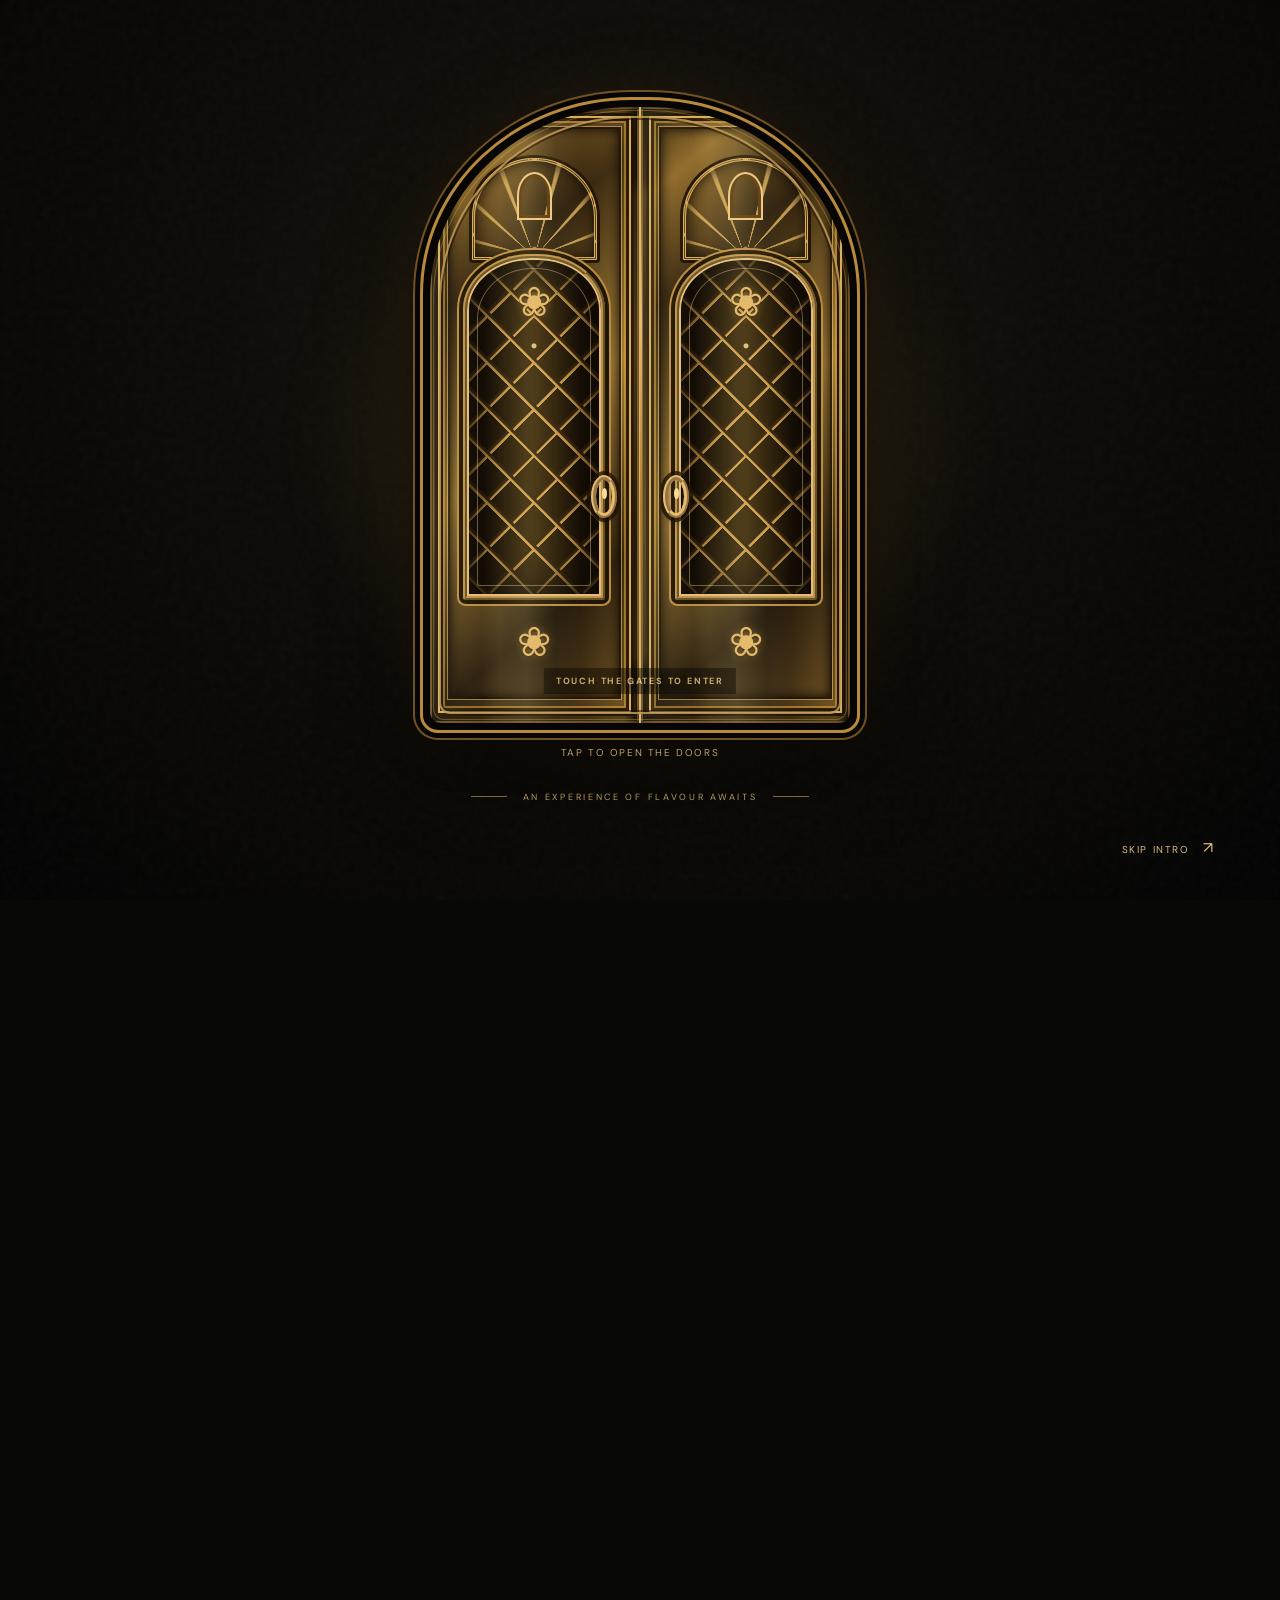
==== index-standalone.html @ 2f1601d2 "Add files via upload" ====
<!DOCTYPE html>
<html lang="en">
<head>
  <meta charset="UTF-8" />
  <meta name="viewport" content="width=device-width, initial-scale=1, viewport-fit=cover" />
  <meta name="theme-color" content="#080807" />
  <meta name="description" content="RASA — Indian Kitchen & Bar. Step into an intimate world of Indian flavours, warm hospitality and beautiful evenings." />
  <meta property="og:title" content="RASA | Indian Kitchen & Bar" />
  <meta property="og:description" content="A little India. A lot of soul." />
  <title>RASA — Indian Kitchen & Bar</title>
  <link rel="icon" href="[data-uri]" type="image/svg+xml" />
  <link rel="preconnect" href="https://fonts.googleapis.com" />
  <link rel="preconnect" href="https://fonts.gstatic.com" crossorigin />
  <link href="https://fonts.googleapis.com/css2?family=Cormorant+Garamond:wght@400;500;600;700&family=DM+Sans:wght@400;500;600;700&family=Forum&display=swap" rel="stylesheet" />
  <style>
/* ================================================================
   RASA | INDIAN KITCHEN & BAR
   Palette: ink #21150F | chocolate #392318 | brass #CDA35B
   Responsive, dependency-free CSS. Edit brand colours under :root.
   ================================================================ */
:root{
  --ink:#21150f;--ink-deep:#100b08;--brown:#3a2419;--brown-2:#513321;
  --gold:#cda35b;--gold-light:#e6c68b;--gold-muted:#a47b42;
  --cream:#f2e9d9;--cream-2:#e7d8c0;--muted:#c3aa8c;
  --serif:'Cormorant Garamond',Georgia,serif;--display:'Forum',Georgia,serif;
  --sans:'DM Sans',Arial,sans-serif;--max:1320px;
}
*,*::before,*::after{box-sizing:border-box}
html{scroll-behavior:smooth;scroll-padding-top:86px}
body{margin:0;min-width:320px;background:var(--ink);color:var(--cream);font-family:var(--sans);-webkit-font-smoothing:antialiased}
body.intro-active{overflow:hidden}
button,input,textarea,select{font:inherit}
button{cursor:pointer}
a{color:inherit;text-decoration:none}
img{display:block;max-width:100%}
::selection{background:var(--gold);color:var(--ink)}
:focus-visible{outline:2px solid var(--gold-light);outline-offset:5px}
.skip-link{position:fixed;top:-100px;left:12px;z-index:9999;background:var(--cream);color:var(--ink);padding:10px 20px}
.skip-link:focus{top:12px}

/* ============================ THE DOOR ============================ */
.experience{position:fixed;inset:0;z-index:200;background:radial-gradient(ellipse at center 28%,#392b20 0%,#241a14 37%,#100d0a 100%);display:flex;flex-direction:column;align-items:center;justify-content:center;overflow:hidden;transition:opacity 850ms ease,visibility 850ms}
.experience::before{content:"";position:absolute;inset:0;pointer-events:none;opacity:.22;background-image:url("data:image/svg+xml,%3Csvg viewBox='0 0 160 160' xmlns='http://www.w3.org/2000/svg'%3E%3Cfilter id='n'%3E%3CfeTurbulence type='fractalNoise' baseFrequency='.74' numOctaves='3' stitchTiles='stitch'/%3E%3C/filter%3E%3Crect width='100%25' height='100%25' filter='url(%23n)' opacity='.32'/%3E%3C/svg%3E")}
.entrance-glow{position:absolute;width:70vw;max-width:700px;aspect-ratio:1;border-radius:50%;background:radial-gradient(ellipse,rgba(204,145,60,.12),transparent 65%);filter:blur(20px)}
.arch-shell{position:relative;z-index:2;width:min(440px,70vw,calc(73svh * .692));aspect-ratio:180/260;border:3px solid #9c7040;border-radius:48% 48% 18px 18px / 31% 31% 18px 18px;padding:7px;background:#0b0907;box-shadow:0 0 0 5px #120c09,0 0 0 7px #40291b,0 20px 90px rgba(0,0,0,.75),0 0 75px rgba(194,146,75,.08);outline:none;cursor:pointer;perspective:1500px;isolation:isolate;transition:box-shadow .4s,transform .4s}
.arch-shell:hover{box-shadow:0 0 0 5px #120c09,0 0 0 7px #775230,0 20px 90px rgba(0,0,0,.75),0 0 90px rgba(194,146,75,.2);transform:translateY(-2px)}
.arch-shell:focus-visible{outline:3px solid var(--cream)}
.arch-inner{width:100%;height:100%;position:relative;overflow:hidden;border-radius:48% 48% 11px 11px / 31% 31% 11px 11px;background:#070605;transform:translateZ(0)}
.arch-inner::before,.arch-inner::after{content:"";position:absolute;z-index:8;pointer-events:none;border-radius:inherit}
.arch-inner::before{inset:11px;border:1.5px solid var(--gold-muted);opacity:.85}
.arch-inner::after{inset:4px;border:1px solid rgba(190,117,80,.29)}
.arch-light{position:absolute;inset:0;background:radial-gradient(ellipse at center,rgba(213,160,74,.36),rgba(162,96,35,.08) 45%,transparent 80%),#080604;z-index:0}
.door{position:absolute;top:0;bottom:0;width:50.17%;z-index:2;background:linear-gradient(90deg,#16110d,#0b0907 45%,#13100d);transition:transform 1.28s cubic-bezier(.15,.8,.19,1),filter 1s;backface-visibility:hidden}
.door--left{left:0;transform-origin:0% 50%;border-right:1px solid #49301b}
.door--right{right:0;transform-origin:100% 50%;border-left:1px solid #49301b;background:linear-gradient(90deg,#13100d,#0a0807 65%,#19120e)}
.door::before{content:"";position:absolute;inset:0;background:repeating-linear-gradient(0deg,rgba(211,154,78,.018) 0 1px,transparent 1px 27px)}
.door-seam{position:absolute;z-index:3;top:26%;height:68%;width:1px;left:50%;background:linear-gradient(transparent,rgba(222,164,87,.22),transparent);pointer-events:none}
.door-content{position:absolute;z-index:5;inset:0;display:flex;flex-direction:column;align-items:center;justify-content:center;text-align:center;padding:18% 8% 11%;pointer-events:none;transition:opacity .35s,transform .7s}
.door-ganesha{width:35%;max-width:155px;aspect-ratio:300/280;object-fit:contain;margin-bottom:3%}
.door-rasa{font:400 clamp(45px,11vw,92px)/1 var(--display);color:var(--gold);letter-spacing:.22em;text-indent:.22em;margin-bottom:5%}
.door-subtitle{color:#d7bd8e;letter-spacing:.28em;font-size:clamp(7px,1.15vw,10px);line-height:2.0}
.door-divider{width:37%;height:1px;background:var(--gold-muted);margin:5% 0}
.door-hours-heading{color:var(--gold);font-size:clamp(7px,1.25vw,10px);letter-spacing:.2em;margin-bottom:3%}
.door-hours{display:flex;gap:12px;align-items:center;justify-content:center;color:var(--cream);width:100%;line-height:1}
.door-hours small{width:35px;font:400 clamp(13px,2.8vw,22px)/.95 var(--display);color:var(--gold);text-align:left}
.door-hours small span{font:500 clamp(5px,.75vw,8px)/1.2 var(--sans);letter-spacing:.14em;color:#c4b6a2}
.door-hours strong{font:400 clamp(19px,5vw,42px)/1.2 var(--display);font-weight:400;white-space:nowrap}
.door-bottom-label{position:absolute;z-index:7;bottom:4%;left:0;right:0;text-align:center;font-size:clamp(6px,1vw,8px);letter-spacing:.25em;color:var(--gold-light);pointer-events:none;opacity:.75;animation:doorPrompt 2.2s ease-in-out infinite}
.door-bottom-label span{padding:0 9px}
.arch-accessible-label{position:absolute;left:50%;bottom:-29px;transform:translateX(-50%);white-space:nowrap;color:#bfa784;font-size:10px;letter-spacing:.16em;text-transform:uppercase}
.entrance-hint{position:relative;display:flex;gap:16px;align-items:center;margin-top:58px;color:#b08e65;letter-spacing:.3em;font-size:9px;text-align:center}
.entrance-hint-line{width:36px;height:1px;background:#80603b}
.skip-intro{position:absolute;z-index:5;right:clamp(22px,4vw,70px);bottom:28px;background:transparent;border:0;color:#e0c398;letter-spacing:.16em;font-size:10px;padding:14px}
.skip-intro:hover{color:white}
.skip-intro span{font-size:16px;margin-left:9px}
.experience.is-opening .door--left{transform:rotateY(-108deg);filter:brightness(.8)}
.experience.is-opening .door--right{transform:rotateY(108deg);filter:brightness(.8)}
.experience.is-opening .door-content{opacity:0;transform:scale(.87)}
.experience.is-opening .door-bottom-label,.experience.is-opening .door-seam{opacity:0}
.experience.is-gone{opacity:0;visibility:hidden;pointer-events:none}
@keyframes doorPrompt{50%{opacity:1}}

/* ====================== GOLD PARTICLE PORTAL ====================== */
.particle-scene{position:fixed;inset:0;z-index:190;background:radial-gradient(ellipse at 50% 45%,#171008 0%,#050403 72%);opacity:0;visibility:hidden;pointer-events:none;overflow:hidden;transition:opacity .5s}
.particle-scene.is-visible{opacity:1;visibility:visible}
.particle-scene.is-zooming{transform:scale(3.2);opacity:0;transition:transform 1.3s cubic-bezier(.24,.7,.06,1),opacity 1.15s ease .25s}
#particleCanvas{width:100%;height:100%;display:block}
.particle-caption{position:absolute;bottom:9%;left:0;right:0;text-align:center;letter-spacing:.4em;font-size:clamp(8px,1vw,11px);color:var(--gold);opacity:0;transition:opacity .7s}
.particle-scene.has-formed .particle-caption{opacity:.8}
.transition-flash{position:fixed;inset:0;z-index:195;background:#c49a59;opacity:0;pointer-events:none;transition:opacity .35s}
.transition-flash.flash{opacity:.16}

/* ============================ GLOBAL SITE ========================= */
.site{opacity:0;visibility:hidden;transform:scale(1.035);transform-origin:50% 0%;transition:opacity 1.15s ease,transform 1.4s ease,visibility 1.15s;background:var(--ink)}
.site.is-visible{opacity:1;visibility:visible;transform:none}
.eyebrow{color:var(--gold);font-size:11px;font-weight:600;letter-spacing:.24em;line-height:1.6}
.eyebrow-dark{color:#8f6838}
h1,h2,h3,p,blockquote{margin-top:0}
h1,h2,.big-serif{font-family:var(--serif);font-weight:400}
h1 em,h2 em,blockquote em{font-weight:400;color:var(--gold);font-style:italic}
.section-light h2 em{color:#9e7036}
.reveal{opacity:0;transform:translateY(36px);transition:opacity .9s ease,transform .95s cubic-bezier(.17,.67,.2,1)}
.reveal.in-view{opacity:1;transform:none}
.image-frame{overflow:hidden}
.image-frame img{width:100%;height:100%;object-fit:cover;transition:transform 1.15s ease,filter .9s}
.image-frame:hover img,.gallery-item:hover img{transform:scale(1.065)}
.button{display:inline-flex;align-items:center;justify-content:space-between;gap:33px;min-height:54px;padding:0 24px;font-weight:700;font-size:10px;letter-spacing:.16em;border:1px solid transparent;transition:background .25s,color .25s,border-color .25s,transform .25s}
.button:hover{transform:translateY(-3px)}
.button span{font-size:19px;font-weight:400}
.button-gold{background:var(--gold);color:var(--ink);border-color:var(--gold)}
.button-gold:hover{background:var(--gold-light)}
.button-outline-gold{background:transparent;border-color:var(--gold);color:var(--gold);margin:18px auto 0}
.button-outline-gold:hover{background:var(--gold);color:var(--ink)}

/* NAV */
.site-header{position:absolute;top:0;left:0;right:0;height:91px;z-index:35;display:flex;align-items:center;justify-content:space-between;gap:24px;max-width:1560px;margin:0 auto;padding:0 clamp(24px,5vw,78px);border-bottom:1px solid rgba(221,181,113,.21)}
.nav-brand{display:flex;align-items:center;gap:13px;white-space:nowrap;font:400 28px var(--display);letter-spacing:.21em;color:var(--gold-light)}
.nav-brand img{height:42px;width:42px}
.primary-nav{display:flex;align-items:center;gap:clamp(15px,2.7vw,40px)}
.primary-nav a,.nav-reserve{font-size:10px;font-weight:700;letter-spacing:.14em;white-space:nowrap;transition:color .25s}
.primary-nav a:hover{color:var(--gold)}
.nav-reserve{border:1px solid rgba(205,163,91,.73);color:var(--gold-light);padding:15px 19px}
.nav-reserve span{margin-left:11px;font-size:14px}
.nav-reserve:hover{background:var(--gold);color:var(--ink)}
.menu-toggle{display:none;border:0;background:transparent;padding:14px;width:48px;height:48px}
.menu-toggle span{display:block;height:1px;width:26px;background:var(--gold);margin:7px auto;transition:transform .25s}

/* HERO */
.hero{position:relative;min-height:830px;height:min(910px,100svh);background:linear-gradient(115deg,#21150f 10%,#422719 56%,#1a100b 100%);display:grid;grid-template-columns:1.04fr .96fr;isolation:isolate;overflow:hidden;padding:110px clamp(24px,8vw,130px) 82px;align-items:center}
.hero::before{position:absolute;content:"";width:650px;height:650px;border:1px solid rgba(222,181,105,.09);border-radius:50%;left:-330px;bottom:-330px;box-shadow:0 0 0 90px rgba(222,181,105,.026),0 0 0 180px rgba(222,181,105,.016)}
.hero-grain{position:absolute;inset:0;z-index:-1;pointer-events:none;background-image:url("data:image/svg+xml,%3Csvg viewBox='0 0 170 170' xmlns='http://www.w3.org/2000/svg'%3E%3Cfilter id='g'%3E%3CfeTurbulence type='fractalNoise' baseFrequency='.55' numOctaves='3' stitchTiles='stitch'/%3E%3C/filter%3E%3Crect width='100%25' height='100%25' filter='url(%23g)' opacity='.19'/%3E%3C/svg%3E");opacity:.2}
.hero-intro-line{position:absolute;top:116px;left:clamp(24px,8vw,130px);right:clamp(24px,8vw,130px);display:flex;justify-content:space-between;color:#c7a879;letter-spacing:.28em;font-size:10px}
.hero-copy{position:relative;z-index:3;max-width:670px;padding-top:40px}
.hero-eyebrow{margin-bottom:21px}
.four-point{padding:0 7px;font-size:9px}
.hero h1{font-size:clamp(70px,7.1vw,118px);line-height:.88;letter-spacing:-.047em;color:#f2e8d9;margin:0 0 33px;white-space:nowrap}
.hero h1 em{white-space:nowrap}
.hero-description{max-width:390px;color:#d8c6b1;font-size:15px;line-height:1.9;margin-bottom:36px}
.hero-actions{display:flex;gap:35px;align-items:center;flex-wrap:wrap}
.text-link{font-size:10px;letter-spacing:.16em;font-weight:700;border-bottom:1px solid rgba(223,197,153,.55);padding-bottom:8px}
.text-link span{font-size:17px;margin-left:10px}
.hero-visual{position:relative;height:min(70svh,700px);min-height:540px;max-width:565px;justify-self:end;width:100%;padding:2% 5%}
.hero-visual::before{content:"";position:absolute;inset:1% 2% 8% 3%;border:1px solid rgba(214,170,99,.55);border-radius:47% 47% 5px 5px / 35% 35% 5px 5px;transform:rotate(3deg)}
.hero-visual-arch{width:100%;height:100%;overflow:hidden;border-radius:47% 47% 5px 5px / 35% 35% 5px 5px;position:relative;border:5px solid #24160e}
.hero-visual-arch::after{content:"";position:absolute;inset:0;background:linear-gradient(180deg,rgba(0,0,0,.06),transparent 42%,rgba(28,11,4,.36))}
.hero-visual-arch img{height:100%;width:100%;object-fit:cover;filter:sepia(.1) saturate(.9) brightness(.83)}
.hero-seal{position:absolute;z-index:3;left:-13%;bottom:17%;width:139px;height:139px;border:1px solid var(--gold);border-radius:50%;display:flex;flex-direction:column;align-items:center;justify-content:center;gap:7px;text-align:center;background:#352014;box-shadow:0 0 0 7px #352014,0 0 0 8px rgba(205,163,91,.5);transform:rotate(-12deg)}
.hero-seal span{font:400 40px var(--display);letter-spacing:.08em;color:var(--gold)}
.hero-seal small{font-size:7px;letter-spacing:.14em;color:#ddc29c}
.hero-image-credit{position:absolute;right:-10px;bottom:10px;color:var(--gold);font-size:9px;letter-spacing:.18em;writing-mode:vertical-rl}
.hero-bottom{position:absolute;bottom:28px;left:clamp(24px,8vw,130px);right:clamp(24px,8vw,130px);display:flex;justify-content:space-between;gap:16px;border-top:1px solid rgba(205,163,91,.25);padding-top:19px;font-size:9px;letter-spacing:.2em;color:#cab089}
.hero-bottom a{color:var(--gold-light)}
.hero-bottom a span{margin-left:10px;font-size:15px}
.ticker{background:#cba569;color:#2e1a11;overflow:hidden;padding:14px 0;white-space:nowrap}
.ticker-track{display:inline-block;min-width:200%;font:500 18px var(--display);letter-spacing:.19em;animation:marquee 32s linear infinite}
@keyframes marquee{to{transform:translateX(-50%)}}

/* STORY */
.section-light{background:var(--cream);color:var(--ink)}
.story{padding:155px max(7vw,calc((100vw - var(--max))/2)) 180px;display:grid;grid-template-columns:1fr .9fr;gap:clamp(70px,9vw,150px);align-items:center}
.story-photo-group{position:relative;height:690px;max-width:620px}
.story-arch-photo{position:absolute;left:0;top:0;width:83%;height:90%;border-radius:49% 49% 0 0 / 31% 31% 0 0}
.story-small-photo{position:absolute;right:-4%;bottom:-4%;width:49%;height:42%;border:12px solid var(--cream)}
.story-photo-caption{position:absolute;left:0;bottom:0;color:#7c6045;font-size:9px;letter-spacing:.25em;transform:translateY(24px)}
.story-copy{max-width:510px}
.story h2,.kitchen h2{font-size:clamp(56px,6vw,91px);line-height:.99;letter-spacing:-.03em;margin:24px 0 26px}
.story .ornament-rule{height:30px;display:flex;align-items:center;color:#997038;margin:0 0 21px}
.story .ornament-rule::before,.story .ornament-rule::after{content:"";width:75px;height:1px;background:#bba585}
.story .ornament-rule span{font-size:22px;padding:0 12px}
.story .lead{font:500 26px/1.4 var(--serif);max-width:450px}
.story-copy>p:not(.eyebrow):not(.lead){line-height:1.9;font-size:14px;color:#634e3e;max-width:480px;margin-bottom:23px}
.underlined-link{display:inline-block;font-size:10px;font-weight:700;letter-spacing:.16em;padding-bottom:12px;border-bottom:1px solid #765636;margin-top:20px}
.underlined-link span{font-size:16px;margin-left:20px}
.quote-section{background:#2f1c13;text-align:center;padding:105px 20px 91px;position:relative;overflow:hidden;border-top:1px solid rgba(200,161,99,.15);border-bottom:1px solid rgba(200,161,99,.15)}
.quote-leaf{position:absolute;left:4%;top:-150px;font-size:350px;color:rgba(205,163,91,.055);line-height:1}
.quote-section blockquote{position:relative;font-size:clamp(37px,5.2vw,77px);line-height:1.15;letter-spacing:-.015em;margin:25px auto 20px}
.quote-ornament{color:var(--gold);font-size:30px}

/* MENU */
.menu-section{padding:135px max(6.5vw,calc((100vw - var(--max))/2)) 145px;background:#24160f;text-align:center}
.section-heading{text-align:left;display:flex;justify-content:space-between;gap:50px;align-items:end;margin-bottom:48px}
.section-heading h2{font-size:clamp(65px,7vw,104px);line-height:1;margin:11px 0 0;letter-spacing:-.025em}
.section-heading>p{font-size:14px;color:#c7ae94;max-width:375px;line-height:1.85;margin:0 0 8px}
.menu-filters{display:flex;flex-wrap:wrap;gap:9px;justify-content:center;margin-bottom:45px}
.filter-btn{border:1px solid rgba(215,166,93,.33);background:transparent;padding:13px 18px;color:#cbb69b;font-size:10px;letter-spacing:.13em;font-weight:700;transition:background .25s,color .25s,border .25s}
.filter-btn:hover,.filter-btn.active{background:var(--gold);color:var(--ink);border-color:var(--gold)}
.menu-grid{display:grid;grid-template-columns:repeat(3,minmax(0,1fr));gap:65px 25px;text-align:left;align-items:start}
.dish-card{min-width:0}
.dish-card.is-hidden{display:none}
.dish-image{aspect-ratio:1.14;position:relative;background:linear-gradient(135deg,#633c28,#2d1b11)}
.dish-image img{filter:saturate(.83) brightness(.9)}
.dish-number{position:absolute;top:15px;left:16px;font:400 18px var(--display);color:white;text-shadow:0 1px 6px #000}
.dish-meta{display:flex;justify-content:space-between;color:var(--gold);font-size:9px;letter-spacing:.2em;margin:20px 0 8px}
.dish-meta span:last-child{font-size:16px}
.dish-card h3{font:400 clamp(32px,3vw,47px)/1.1 var(--serif);margin:0 0 11px}
.dish-card p{font-size:13px;color:#b4a08f;line-height:1.65;margin:0}
.menu-footnote{color:#9f8d7b;max-width:600px;margin:55px auto 16px;font-size:12px;line-height:1.8}

/* KITCHEN */
.kitchen-section{padding:125px max(6.5vw,calc((100vw - var(--max))/2));background:#dfcfb6;color:var(--ink);display:grid;grid-template-columns:1.08fr .92fr;align-items:center;gap:clamp(40px,6vw,90px)}
.kitchen-photos{height:660px;position:relative}
.kitchen-photo{position:absolute;background:#98744b}
.kitchen-photo-main{height:90%;width:75%;left:0;top:0}
.kitchen-photo-side{height:54%;width:52%;right:0;bottom:0;border:12px solid #dfcfb6}
.kitchen-label{position:absolute;left:5%;bottom:4%;width:190px;height:155px;padding:20px;background:#332015;color:var(--gold);display:flex;flex-direction:column;justify-content:center;gap:12px}
.kitchen-label span{font-size:9px;letter-spacing:.2em}
.kitchen-label strong{font:400 31px/1.08 var(--serif);color:var(--cream)}
.kitchen-copy h2{font-size:clamp(52px,5.5vw,84px);line-height:.98;letter-spacing:-.035em;margin:19px 0 28px}
.kitchen-copy h2 em{color:#8c633a}
.kitchen-copy>p:not(.eyebrow){color:#62503d;font-size:14px;line-height:1.95;max-width:470px}
.kitchen-values{margin-top:37px;border-top:1px solid #b7a084}
.kitchen-values div{border-bottom:1px solid #b7a084;padding:15px 0;font-weight:700;letter-spacing:.15em;font-size:10px;display:flex;gap:27px}
.kitchen-values span{color:#946535}

/* AMBIENCE */
.ambience-section{background:#21150f;padding:128px max(6.5vw,calc((100vw - var(--max))/2)) 105px}
.section-heading--center{display:block;text-align:center;margin-bottom:45px}
.section-heading--center h2{margin-bottom:15px}
.section-heading--center>p:last-child{margin:0 auto;max-width:570px}
.ambience-grid{display:grid;grid-template-columns:1.15fr 1fr 1fr;gap:20px;align-items:stretch}
.gallery-item{border:0;padding:0;position:relative;min-width:0;height:480px;text-align:left;background:#523625;overflow:hidden}
.gallery-item--wide{height:480px}
.gallery-item img{width:100%;height:100%;object-fit:cover;filter:saturate(.76) brightness(.77);transition:transform 1.1s,filter .45s}
.gallery-item:hover img{filter:saturate(1) brightness(.87)}
.gallery-item::after{content:"";position:absolute;inset:30% 0 0;background:linear-gradient(transparent,rgba(0,0,0,.55));pointer-events:none}
.gallery-item span{position:absolute;z-index:1;bottom:24px;left:24px;font-size:10px;letter-spacing:.2em;color:white;font-weight:700}
.gallery-note{color:#8f7b69;text-align:center;font-size:11px;line-height:1.7;margin:21px 0 0}
.invitation-section{position:relative;isolation:isolate;background:#302015 url('https://images.unsplash.com/photo-1514933651103-005eec06c04b?auto=format&fit=crop&w=1800&q=85') center/cover no-repeat;padding:140px 24px;text-align:center}
.invitation-overlay{position:absolute;inset:0;z-index:-1;background:linear-gradient(90deg,rgba(20,12,7,.79),rgba(20,12,7,.68)),radial-gradient(ellipse,#6f482b44,transparent)}
.invitation-content h2{font-size:clamp(69px,9vw,132px);line-height:.86;letter-spacing:-.04em;margin:20px 0 30px}
.invitation-content p:not(.eyebrow){color:#e4d2b9;font-size:15px;line-height:1.8;max-width:540px;margin:0 auto 31px}

/* RESERVATIONS / FOOTER */
.reserve-section{background:#3e291d;display:grid;grid-template-columns:.9fr 1.1fr;gap:clamp(60px,9vw,145px);padding:135px max(8vw,calc((100vw - var(--max))/2)) 150px;border-top:1px solid #765235}
.reserve-left h2{font-size:clamp(65px,7.5vw,113px);line-height:.9;margin:25px 0 30px;letter-spacing:-.04em}
.reserve-left>p:not(.eyebrow){color:#d0b79b;font-size:15px;line-height:1.9;max-width:390px}
.reserve-ornament{font-size:150px;line-height:1;color:#78502e;margin:25px 0 0}
.reserve-right{border:1px solid rgba(205,163,91,.42);padding:35px 39px 30px;background:#332116}
.reserve-small-title{border-bottom:1px solid #795a3e;padding-bottom:23px;margin-bottom:28px;color:var(--gold);font-size:11px;letter-spacing:.22em;display:flex;justify-content:space-between}
.reserve-small-title span{font-size:20px}
#reservationForm{display:grid;gap:20px}
#reservationForm label{font-size:9px;letter-spacing:.16em;color:#d9bd98;display:flex;flex-direction:column;gap:10px;font-weight:700}
#reservationForm input,#reservationForm textarea,#reservationForm select{width:100%;outline:none;min-height:48px;border-radius:0;background:#452f20;border:1px solid rgba(206,161,91,.32);color:#f2e9d9;padding:11px 14px;font-size:14px;letter-spacing:normal;color-scheme:dark}
#reservationForm textarea{resize:vertical;min-height:92px}
#reservationForm input:focus,#reservationForm select:focus,#reservationForm textarea:focus{border-color:var(--gold)}
#reservationForm input::placeholder,#reservationForm textarea::placeholder{color:#9e8872}
.field-pair{display:grid;grid-template-columns:1fr 1fr;gap:15px}
.booking-submit{margin-top:4px;width:100%}
.form-note{font-size:10px;line-height:1.6;color:#ad977f;margin:0}
.form-feedback{font-size:12px;color:var(--gold-light);min-height:0;margin:0;line-height:1.7}
.footer{background:#160e0a;padding:90px max(6.5vw,calc((100vw - var(--max))/2)) 27px;color:#cbb398}
.footer-top{display:grid;grid-template-columns:1.5fr .8fr 1fr 1fr;gap:46px;padding-bottom:75px}
.footer-brand img{width:87px;margin-bottom:6px}
.footer-brand>span{display:block;font:400 66px var(--display);letter-spacing:.19em;color:var(--gold);line-height:1}
.footer-brand p{font-size:9px;line-height:2;letter-spacing:.2em;color:#b39d81;margin:16px 0}
.footer-col{display:flex;flex-direction:column;align-items:start;gap:12px}
.footer-col h3{color:var(--gold);font-size:10px;letter-spacing:.2em;margin:0 0 15px}
.footer-col a{font-size:12px;color:#c2ac95;transition:color .2s}
.footer-col a:hover{color:var(--gold-light)}
.footer-col p{font-size:12px;line-height:1.9;color:#b9a18a;margin:0 0 10px}
.footer-col strong{color:#ebd8be;font-weight:500}
.footer-bottom{border-top:1px solid rgba(205,163,91,.25);padding-top:24px;display:flex;justify-content:space-between;gap:18px;font-size:9px;letter-spacing:.13em;color:#a28971}
.footer-bottom a{color:var(--gold)}
.mobile-dock{display:none}
.gallery-dialog{padding:0;border:1px solid var(--gold);background:#170f09;color:var(--cream);max-width:min(96vw,1050px);width:95%;box-shadow:0 20px 120px #000d;overflow:visible}
.gallery-dialog::backdrop{background:rgba(9,5,3,.89);backdrop-filter:blur(12px)}
.gallery-dialog img{display:block;width:100%;max-height:75vh;object-fit:contain;background:#120c08}
.gallery-dialog p{margin:0;padding:15px 20px;font:24px var(--serif);text-align:center}
.lightbox-close{position:absolute;right:-15px;top:-19px;width:42px;height:42px;background:var(--gold);border:0;color:var(--ink);font-size:27px;z-index:2}
.toast{position:fixed;bottom:28px;left:50%;transform:translate(-50%,35px);background:#e8c994;color:#21150f;z-index:210;max-width:min(520px,92vw);padding:13px 22px;text-align:center;font-size:13px;opacity:0;pointer-events:none;transition:opacity .25s,transform .25s;box-shadow:0 9px 40px #0009}
.toast.show{opacity:1;transform:translate(-50%,0)}


/* ================= RASA | ORBITING GOLD IMAGE BORDERS =================
   Inspired by the supplied Neon Border reference. Vanilla CSS + SVG,
   no React/library dependencies. The glow traces each actual image edge,
   including RASA's existing arched photo frames.
   Change --rasa-border-gold or --rasa-orbit-time to adjust globally.
   =================================================================== */
:root{
  --rasa-border-gold:#cc9149;
  --rasa-border-bright:#f4d19a;
  --rasa-orbit-time:11.5s;
}
/* Keep existing composition and arched images. Regular images get subtly
   softened corners so their glow follows a believable photo frame. */
[data-rasa-border]{position:relative;isolation:isolate;box-shadow:inset 0 0 0 1px rgba(204,145,73,.32)}
.dish-image[data-rasa-border],.gallery-item[data-rasa-border]{border-radius:12px}
.story-small-photo[data-rasa-border],.kitchen-photo-side[data-rasa-border]{border-radius:2px}
/* Shape and glow are drawn by JavaScript into each target's SVG overlay. */
.rasa-orbit-frame{position:absolute;inset:0;display:block;width:100%;height:100%;
  z-index:4;overflow:visible;pointer-events:none;isolation:isolate;
  color:var(--rasa-border-gold);contain:layout style}
.rasa-orbit-frame path{fill:none;stroke:currentColor;vector-effect:non-scaling-stroke;stroke-linejoin:round;stroke-linecap:round}
.rasa-orbit-frame .orbit-track{stroke:var(--rasa-border-gold);stroke-width:1.15;opacity:.47}
.rasa-orbit-frame .orbit-highlight,.rasa-orbit-frame .orbit-bloom,
.rasa-orbit-frame .orbit-aura,.rasa-orbit-frame .orbit-core{
 stroke-dasharray:155 345 155 345;
 stroke-dashoffset:0;
 animation:rasa-trace var(--rasa-orbit-time) linear infinite;
 animation-delay:var(--rasa-orbit-delay,0s);
 animation-play-state:paused;
}
.rasa-orbit-frame .orbit-aura{stroke:var(--rasa-border-gold);stroke-width:18;opacity:.19;filter:blur(13px)}
.rasa-orbit-frame .orbit-bloom{stroke:var(--rasa-border-gold);stroke-width:10;opacity:.27;filter:blur(6px)}
.rasa-orbit-frame .orbit-highlight{stroke:var(--rasa-border-bright);stroke-width:5;opacity:.47;filter:blur(2.2px)}
.rasa-orbit-frame .orbit-core{stroke:var(--rasa-border-bright);stroke-width:2.1;opacity:1}
.rasa-border--playing .rasa-orbit-frame .orbit-highlight,
.rasa-border--playing .rasa-orbit-frame .orbit-bloom,
.rasa-border--playing .rasa-orbit-frame .orbit-aura,
.rasa-border--playing .rasa-orbit-frame .orbit-core{animation-play-state:running}
body.intro-active .rasa-orbit-frame path{animation-play-state:paused!important}
@keyframes rasa-trace{to{stroke-dashoffset:-1000}}
/* Gold frames should never obscure labels or photo interactions. */
.dish-number{z-index:5}
.gallery-item span{z-index:5}
.gallery-item::after{z-index:2}
.gallery-item:focus-visible{outline:3px solid var(--rasa-border-bright);outline-offset:4px}
[data-rasa-border]:hover .orbit-track{opacity:.65}
[data-rasa-border]:hover .orbit-core{stroke-width:2.7}
/* On small screens, slightly softer glows avoid overwhelming food images. */
@media(max-width:640px){
 .rasa-orbit-frame .orbit-aura{stroke-width:12;opacity:.14;filter:blur(8px)}
 .rasa-orbit-frame .orbit-bloom{stroke-width:7;opacity:.22;filter:blur(4px)}
 .rasa-orbit-frame .orbit-core{stroke-width:1.8}
}
/* Accessibility: provide an elegant static edge rather than moving lights. */
@media(prefers-reduced-motion:reduce){
 .rasa-orbit-frame .orbit-aura,.rasa-orbit-frame .orbit-bloom,
 .rasa-orbit-frame .orbit-highlight{display:none}
 .rasa-orbit-frame .orbit-core{animation:none!important;stroke-dasharray:none;opacity:.78}
}

/* ============================= RESPONSIVE ======================== */
@media(max-width:1150px){
 .site-header{padding:0 4vw}.primary-nav{gap:17px}.primary-nav a,.nav-reserve{font-size:9px}
 .hero{padding-left:6vw;padding-right:6vw}.hero-intro-line,.hero-bottom{left:6vw;right:6vw}
 .hero h1{font-size:clamp(70px,8vw,100px)}.hero-seal{left:-9%;width:105px;height:105px}.hero-seal span{font-size:29px}
 .story{padding:110px 6vw 150px;gap:70px}.story-photo-group{height:570px}
 .menu-section,.kitchen-section,.ambience-section,.reserve-section{padding-left:6vw;padding-right:6vw}
 .kitchen-photos{height:560px}.footer{padding-left:6vw;padding-right:6vw}
}
@media(max-width:850px){
 .site-header{height:76px;position:absolute;gap:10px}.nav-brand{font-size:24px}.nav-brand img{width:34px;height:34px}
 .primary-nav{position:absolute;right:0;top:76px;left:0;display:flex;flex-direction:column;align-items:stretch;gap:0;background:#26170e;border-bottom:1px solid var(--gold-muted);max-height:0;overflow:hidden;padding:0 7vw;transition:max-height .35s,padding .35s}
 .primary-nav.is-open{max-height:330px;padding:12px 7vw 25px}
 .primary-nav a{padding:16px 0;border-bottom:1px solid #5f422d;font-size:12px}
 .nav-reserve{margin-left:auto;padding:13px;font-size:9px}.menu-toggle{display:block}
 .hero{min-height:810px;height:auto;grid-template-columns:1.15fr .85fr;padding:135px 5vw 100px}.hero-intro-line{top:99px;left:5vw;right:5vw}
 .hero-copy{padding-top:0}.hero h1{font-size:clamp(65px,9vw,94px)}.hero-description{font-size:13px;max-width:310px}
 .hero-visual{min-height:400px;height:510px;padding:5% 1%}.hero-seal{bottom:19%;left:-14%}
 .hero-bottom{left:5vw;right:5vw}
 .story{grid-template-columns:1fr 1fr;gap:35px;padding:110px 5vw 125px}.story-photo-group{height:550px}.story h2{font-size:58px}
 .menu-grid{gap:48px 16px}.dish-card h3{font-size:35px}
 .kitchen-section{grid-template-columns:1fr 1fr;gap:30px}.kitchen-photos{height:500px}.kitchen-copy h2{font-size:55px}
 .gallery-item,.gallery-item--wide{height:380px}.footer-top{gap:30px}
}
@media(max-width:640px){
 html{scroll-padding-top:65px}.experience{justify-content:center}.arch-shell{width:min(76vw,calc(72svh * .692))}.entrance-hint{font-size:7px;letter-spacing:.18em;margin-top:46px;gap:8px}.entrance-hint-line{width:16px}.skip-intro{bottom:12px;right:15px}
 .door-rasa{font-size:clamp(42px,11vw,65px)}.door-subtitle{font-size:clamp(5px,1.5vw,8px)}.door-hours strong{font-size:clamp(21px,5.2vw,29px)}.door-hours small{font-size:16px}.door-hours-heading{font-size:7px}
 .site-header{height:69px;padding:0 5vw}.primary-nav{top:69px}.nav-brand{font-size:20px;gap:5px;letter-spacing:.16em}.nav-brand img{height:34px;width:34px}
 .nav-reserve{padding:10px;border:1px solid #a9814d;letter-spacing:.06em;font-size:8px}.nav-reserve span{margin-left:2px}.menu-toggle{width:37px;padding:9px}
 .hero{min-height:0;height:auto;display:flex;flex-direction:column;align-items:stretch;text-align:left;padding:111px 6vw 80px;gap:20px}
 .hero-intro-line{left:6vw;right:6vw;top:84px;font-size:8px;letter-spacing:.12em}.hero-intro-line span:last-child{display:none}
 .hero-copy{width:100%;z-index:3}.hero-eyebrow{margin-bottom:17px}.hero h1{font-size:clamp(56px,12.2vw,85px);line-height:.88;margin-bottom:20px}
 .hero-description{font-size:13px;line-height:1.7;max-width:440px;margin-bottom:24px}.hero-actions{gap:22px}.button{min-height:47px;padding:0 17px;font-size:9px;gap:14px}.text-link{font-size:9px}
 .hero-visual{width:89%;height:420px;min-height:0;align-self:center;margin-top:5px;margin-bottom:15px;padding:2% 4%}.hero-seal{left:-8%;bottom:16%;width:92px;height:92px}.hero-seal span{font-size:26px}.hero-seal small{font-size:5px}
 .hero-image-credit{font-size:7px;right:-10px}.hero-bottom{bottom:18px;left:6vw;right:6vw;font-size:8px}.hero-bottom span:last-child{display:none}
 .ticker{padding:12px 0}.ticker-track{font-size:14px}
 .story{padding:85px 6vw 110px;display:flex;flex-direction:column;gap:67px}
 .story-photo-group{height:490px;width:100%;max-width:490px;align-self:center}.story-arch-photo{width:80%;height:92%}.story-small-photo{width:48%;height:42%;right:-1%}.story-photo-caption{bottom:-6px}
 .story-copy{max-width:unset}.story h2,.kitchen-copy h2{font-size:clamp(61px,12vw,86px)}.story-copy>p:not(.eyebrow):not(.lead){font-size:13px}.story .lead{font-size:24px}
 .quote-section{padding:70px 6vw}.quote-section blockquote{font-size:clamp(36px,7.3vw,55px)}.quote-leaf{font-size:220px;top:-80px}
 .menu-section{padding:90px 6vw 95px}.section-heading{display:block;text-align:center;margin-bottom:31px}.section-heading h2{font-size:clamp(58px,12vw,80px)}.section-heading>p{margin:16px auto 0;line-height:1.7;font-size:13px}
 .menu-filters{gap:7px;margin-bottom:30px}.filter-btn{padding:12px 10px;font-size:8px;letter-spacing:.07em}
 .menu-grid{grid-template-columns:repeat(2,minmax(0,1fr));gap:35px 12px}.dish-image{aspect-ratio:.95}.dish-meta{font-size:7px;letter-spacing:.08em;margin-top:12px}.dish-card h3{font-size:clamp(27px,6vw,38px);margin-bottom:8px}.dish-card p{font-size:11px;line-height:1.5}.dish-number{font-size:13px;top:8px;left:9px}.menu-footnote{margin-top:42px}
 .kitchen-section{display:flex;flex-direction:column;padding:88px 6vw 95px;gap:55px}.kitchen-photos{width:100%;height:460px}.kitchen-photo-main{width:77%;height:92%}.kitchen-photo-side{height:48%;width:50%}.kitchen-label{bottom:2%;width:145px;height:119px;padding:15px}.kitchen-label strong{font-size:25px}.kitchen-copy{width:100%}.kitchen-copy h2{margin-bottom:19px}.kitchen-copy>p:not(.eyebrow){font-size:13px}
 .ambience-section{padding:92px 6vw 80px}.section-heading--center>p:last-child{max-width:330px}.ambience-grid{grid-template-columns:1fr 1fr;gap:11px}.gallery-item--wide{grid-column:1/-1;height:330px}.gallery-item{height:250px}.gallery-item span{left:11px;bottom:12px;font-size:8px}
 .invitation-section{padding:98px 6vw}.invitation-content h2{font-size:clamp(65px,13vw,98px)}.invitation-content p:not(.eyebrow){font-size:13px}
 .reserve-section{display:flex;flex-direction:column;gap:23px;padding:92px 6vw 98px}.reserve-left h2{font-size:clamp(64px,14vw,100px);margin:15px 0 20px}.reserve-left>p:not(.eyebrow){font-size:13px;line-height:1.7}.reserve-ornament{display:none}.reserve-right{padding:25px 20px}.field-pair{gap:10px}.footer{padding:80px 6vw 100px}
 .footer-top{grid-template-columns:1fr 1fr;gap:46px 20px;padding-bottom:50px}.footer-brand{grid-column:1/-1}.footer-brand img{width:65px}.footer-brand>span{font-size:56px}.footer-col:last-child{grid-column:1/-1}.footer-bottom{flex-wrap:wrap;line-height:1.8}.footer-bottom span:nth-child(2){display:none}
 .mobile-dock{position:fixed;z-index:45;bottom:max(0px,env(safe-area-inset-bottom));left:0;right:0;display:grid;grid-template-columns:1fr 1fr 1fr;background:rgba(28,17,11,.96);border-top:1px solid rgba(208,165,93,.6);backdrop-filter:blur(15px)}
 .mobile-dock a{display:flex;flex-direction:column;align-items:center;justify-content:center;gap:3px;padding:10px 5px;font-weight:700;letter-spacing:.12em;color:#e1c595;font-size:9px;min-height:56px}.mobile-dock span{font-size:17px;font-weight:400}
 .particle-caption{letter-spacing:.19em;bottom:12%}
}
@media(max-width:385px){.hero h1{font-size:56px}.hero-visual{height:330px}.story-photo-group{height:380px}.kitchen-photos{height:360px}.nav-reserve{font-size:7px}.menu-grid{gap:30px 9px}.dish-card h3{font-size:27px}}
@media(prefers-reduced-motion:reduce){html{scroll-behavior:auto}*,*::before,*::after{animation-duration:.01ms!important;animation-iteration-count:1!important;transition-duration:.01ms!important}.reveal{opacity:1;transform:none}}


/* ================================================================
   RASA | NOIR & ANTIQUE GOLD EDITION
   Only brand colours, engraved gates and the entrance reveal change.
   Keep all previous section layouts, borders, menu and gallery mechanics.
   ================================================================ */
:root {
 --ink:#080807;
 --ink-deep:#030303;
 --brown:#121009;
 --brown-2:#20190d;
 --gold:#c79a46;
 --gold-light:#f1d28d;
 --gold-muted:#97702e;
 --cream:#f2e7d1;
 --cream-2:#d8c49f;
 --muted:#baaa8b;
 --rasa-border-gold:#c79a46;
 --rasa-border-bright:#f9dea3;
}
body{background:#080807;color:#f2e7d1}
.site{background:#080807}
.experience{background:radial-gradient(ellipse at 50% 36%,#1c160d 0%,#0c0a07 46%,#020202 100%)}
.experience::before{opacity:.10}
.entrance-glow{background:radial-gradient(ellipse,rgba(215,160,56,.23),transparent 68%);filter:blur(28px)}
.arch-shell{border:3px solid #b98a39;background:#070604;box-shadow:0 0 0 5px #070604,0 0 0 7px #705222,0 24px 90px rgba(0,0,0,.84),0 0 70px rgba(208,159,66,.12)}
.arch-shell:hover{box-shadow:0 0 0 5px #070604,0 0 0 7px #b98a39,0 24px 90px rgba(0,0,0,.85),0 0 90px rgba(222,177,82,.22)}
.arch-inner{background:#080603}
.arch-inner::before{inset:9px;border:2px solid #c29b56;box-shadow:inset 0 0 0 2px rgba(24,16,7,.6)}
.arch-inner::after{inset:3px;border:1px solid rgba(239,192,94,.32)}
.arch-light{background:radial-gradient(ellipse at 50% 38%,#584017 0%,#160f07 40%,#030302 76%)}
/* Traditional double leaf gates: gilded relief metal, latticework, floral rosettes. */
.door,.door--right{background:
 linear-gradient(90deg,rgba(0,0,0,.5),transparent 12%,rgba(255,227,132,.09) 33%,rgba(0,0,0,.26) 60%,rgba(228,182,81,.12) 93%,rgba(0,0,0,.65)),
 linear-gradient(140deg,#2a1d08 0%,#8e6728 12%,#35240e 27%,#a57e36 52%,#25190b 77%,#6f5021 100%);
 box-shadow:inset 0 0 17px #080704,inset 0 0 0 2px #b78c45}
.door--left{border-right:2px solid #e0b566}
.door--right{border-left:2px solid #e0b566}
.door::before{content:"";position:absolute;inset:9px 8px 10px;border:2px solid #d5ac62;box-shadow:0 0 0 3px rgba(28,17,4,.9),inset 0 0 0 3px #2d1d08,inset 0 0 0 5px rgba(220,169,72,.55);background:none;z-index:1;pointer-events:none}
.door::after{content:"";position:absolute;inset:0;pointer-events:none;z-index:4;
 background:linear-gradient(90deg,rgba(255,236,151,.10),transparent 25%,rgba(255,234,152,.13) 46%,transparent 72%,rgba(0,0,0,.29));mix-blend-mode:screen}
.gate-inlay{position:absolute;inset:20px 18px 24px;overflow:hidden;pointer-events:none;border:2px solid rgba(25,13,3,.8);box-shadow:0 0 0 1px rgba(251,206,112,.52),inset 0 0 12px #0a0704}
.gate-lattice{position:absolute;inset:22% 8% 17%;border:4px ridge #bd9349;border-radius:48% 48% 3px 3px/16% 16% 3px 3px;
 box-shadow:0 0 0 4px #211504,0 0 0 6px #b98c43,inset 0 0 0 2px #e4bc75,inset 0 0 36px 12px #120b06;
 background:
 radial-gradient(circle at 50% 26%,#ddbc76 0 2px,transparent 3px 100%),
 repeating-linear-gradient(45deg,transparent 0 13px,#ca9b49 13px 15px,#33210b 16px 18px,transparent 19px 33px),
 repeating-linear-gradient(-45deg,transparent 0 13px,#ca9b49 13px 15px,#33210b 16px 18px,transparent 19px 33px),
 linear-gradient(90deg,#090704,#382609 50%,#090704);
}
.gate-lattice::after{content:"";position:absolute;inset:10px;border:1px solid rgba(255,221,145,.38);border-radius:inherit}
.gate-crown{position:absolute;top:5%;left:13%;right:13%;height:18%;border:3px double #d9ac5d;border-radius:80% 80% 2px 2px / 92% 92% 2px 2px;
 background:repeating-conic-gradient(from 0deg at 50% 100%,transparent 0deg 13deg,rgba(238,191,99,.74) 14deg 16deg,transparent 17deg 27deg),radial-gradient(ellipse at 50% 95%,#d1a15b 0 3px,transparent 4px);box-shadow:0 0 0 3px #241605,inset 0 0 15px #0d0904}
.gate-crown::before{content:"";position:absolute;top:12%;left:35%;width:30%;height:50%;border:2px solid #edc47e;border-radius:50% 50% 0 0;box-shadow:inset 0 0 0 3px #58380d}
.gate-flower{position:absolute;left:50%;transform:translateX(-50%);font:400 clamp(22px,4vw,41px)/1 Georgia,serif;color:#e1b363;text-shadow:0 2px #3d270a,0 0 9px rgba(232,185,96,.4)}
.gate-flower--upper{top:27%}.gate-flower--lower{bottom:6%}
.gate-handle{position:absolute;z-index:5;top:61%;width:26px;height:43px;right:2px;border:5px ridge #e8bb6e;border-radius:50%;box-shadow:0 0 0 4px rgba(28,16,5,.75),0 2px 10px #0008}
.gate-handle::after{content:"";position:absolute;top:8px;left:6px;width:5px;height:11px;background:#f9dc95;border-radius:50%}
.door--right .gate-handle{right:auto;left:2px}
.door-seam{top:13%;height:77%;width:2px;background:linear-gradient(transparent,#e6bb72 28%,#b37b2b 68%,transparent);box-shadow:0 0 12px #d3a251}
.door-bottom-label{bottom:4.6%;font-size:clamp(6px,.95vw,9px);font-weight:700;text-shadow:0 2px 12px #080601;letter-spacing:.20em;background:rgba(13,10,5,.6);width:max-content;max-width:95%;padding:7px 12px;left:50%;right:auto;transform:translateX(-50%)}
.entrance-hint{color:#d4b672}.entrance-hint-line{background:#9c763d}
.arch-accessible-label{color:#bca06b}
.skip-intro{color:#d9bd7d}
/* A faint night sky reveals an animated golden logo and individual letters. */
.particle-scene{background:radial-gradient(ellipse at 50% 45%,#151105 0%,#070706 48%,#020202 100%)}
.particle-scene.is-zooming{transform:scale(3);opacity:0;transition:transform 1.16s cubic-bezier(.20,.7,.1,1),opacity 1.1s ease .16s}
.intro-stars{position:absolute;inset:0;overflow:hidden}
.intro-star{position:absolute;width:var(--star-size,1px);height:var(--star-size,1px);border-radius:50%;background:#ffe2a7;opacity:.10;animation:starFlicker var(--star-duration,4s) ease-in-out var(--star-delay,0s) infinite;box-shadow:0 0 5px #d4a85a}
@keyframes starFlicker{0%,100%{opacity:.06;transform:scale(.7)}45%{opacity:.42;transform:scale(1.15)}60%{opacity:.13}}
.intro-reveal{position:absolute;top:50%;left:50%;width:min(85vw,630px);transform:translate(-50%,-50%);text-align:center;display:flex;flex-direction:column;align-items:center;justify-content:center;gap:0;pointer-events:none}
.intro-mark-wrap{position:relative;width:clamp(110px,20vw,210px);margin-bottom:15px;opacity:0;transform:translateY(28px) scale(.84);filter:drop-shadow(0 0 4px #ae752a);transition:opacity 1.05s ease,transform 1.5s cubic-bezier(.18,.75,.1,1),filter 1.5s}
.intro-mark{width:100%;height:auto;display:block;animation:logoGlow 2.7s ease-in-out infinite alternate}
@keyframes logoGlow{0%{filter:drop-shadow(0 0 2px rgba(203,147,51,.18))}100%{filter:drop-shadow(0 0 12px rgba(255,213,118,.68))}}
.particle-scene.is-revealed .intro-mark-wrap{opacity:1;transform:translateY(0) scale(1);filter:drop-shadow(0 0 11px rgba(201,156,71,.47))}
.logo-twinkle{position:absolute;width:9px;height:9px;opacity:0;pointer-events:none;filter:drop-shadow(0 0 6px #ffe0a1);animation:logoSpark 2.6s ease-in-out infinite}
.logo-twinkle::before,.logo-twinkle::after{content:"";position:absolute;background:#fff0bb;left:50%;top:50%;transform:translate(-50%,-50%);border-radius:100%}
.logo-twinkle::before{width:2px;height:24px}.logo-twinkle::after{width:24px;height:2px}
.logo-twinkle--one{left:10%;top:39%;animation-delay:1.1s}.logo-twinkle--two{right:14%;bottom:16%;animation-delay:2.1s}
@keyframes logoSpark{0%,20%,73%,100%{opacity:0;transform:scale(.35) rotate(0deg)}43%,55%{opacity:1;transform:scale(1) rotate(42deg)}}
.intro-word{display:flex;align-items:center;justify-content:center;gap:clamp(8px,2.8vw,35px);font:400 clamp(78px,17vw,153px)/1 var(--display);color:#d0a052;letter-spacing:0;text-shadow:0 0 22px rgba(187,124,30,.26)}
.intro-word span{opacity:0;display:block;transform:translateY(35px) rotateX(-24deg);filter:blur(9px);background:linear-gradient(105deg,#9c6f27 4%,#ffe3a5 39%,#bd8636 63%,#f6cf78 92%);background-clip:text;-webkit-background-clip:text;-webkit-text-fill-color:transparent;transition:opacity 1.05s ease,transform 1.1s cubic-bezier(.18,.77,.2,1),filter 1.3s ease;}
.particle-scene.is-revealed .intro-word span{opacity:1;transform:translateY(0) rotateX(0);filter:blur(0)}
.intro-word span:nth-child(1){transition-delay:.20s}.intro-word span:nth-child(2){transition-delay:.42s}.intro-word span:nth-child(3){transition-delay:.64s}.intro-word span:nth-child(4){transition-delay:.86s}
.intro-caption{margin-top:8px;color:#cfb67f;opacity:0;transform:translateY(13px);font-size:clamp(8px,1.15vw,11px);letter-spacing:clamp(.12em,.45vw,.33em);line-height:2.3;transition:opacity .85s ease 1.2s,transform .85s ease 1.2s}
.intro-caption-rule{display:inline-block;width:18px;height:1px;background:#97732f;margin:0 9px;vertical-align:middle}
.intro-signature{font-size:clamp(8px,1vw,10px);letter-spacing:.24em;color:#a28a5b;margin-top:26px;opacity:0;transition:opacity .8s ease 1.55s}
.particle-scene.is-revealed .intro-caption,.particle-scene.is-revealed .intro-signature{opacity:1;transform:none}
/* Main site: ink black panels and metallic gold contrast throughout. */
.hero{background:radial-gradient(ellipse at 76% 30%,#231b0f 0%,#100e09 41%,#050504 95%)}
.hero h1{color:#f6ecd5}
.hero-description{color:#c9ba9b}
.hero-visual-arch{border-color:#0a0906}
.hero-seal{background:#100d08;box-shadow:0 0 0 7px #100d08,0 0 0 8px rgba(205,163,91,.65)}
.ticker{background:linear-gradient(90deg,#a67324,#e8c786 50%,#a67324);color:#151008}
.section-light,.story{background:#0b0a08;color:#f2e7d1}
.story .lead{color:#e6d1a5}
.story-copy>p:not(.eyebrow):not(.lead){color:#b9ad93}
.story-photo-caption{color:#b9a16f}
.story .ornament-rule::before,.story .ornament-rule::after{background:#73582d}
.section-light h2 em{color:#d2a75d}
.eyebrow-dark{color:#cf9f50}
.underlined-link{border-bottom-color:#a57e39;color:#e8c98f}
.quote-section{background:#100f0b}
.menu-section{background:#090908}
.section-heading>p{color:#bdb097}
.menu-footnote{color:#a99b80}
.kitchen-section{background:#10100d;color:#f4e7cc}
.kitchen-photo{background:#211a10}
.story-small-photo{border-color:#0b0a08}
.kitchen-photo-side{border-color:#10100d}
.kitchen-label{background:#090806;box-shadow:0 0 0 1px #6d5126}
.kitchen-copy h2 em{color:#d3aa61}
.kitchen-copy>p:not(.eyebrow){color:#bcb09c}
.kitchen-values{border-top-color:#54452d}
.kitchen-values div{border-bottom-color:#54452d;color:#e9d9b8}
.kitchen-values span{color:#d6a85a}
.ambience-section{background:#070707}
.gallery-item{background:#17130c}
.invitation-section{background-color:#080807}
.invitation-overlay{background:linear-gradient(90deg,rgba(2,2,2,.84),rgba(3,3,3,.72)),radial-gradient(ellipse,rgba(68,44,10,.22),transparent)}
.reserve-section{background:#10100d;border-top-color:#705525}
.reserve-left>p:not(.eyebrow){color:#bfb099}
.reserve-ornament{color:#4a391c}
.reserve-right{background:#0a0a08;border-color:#79602e;box-shadow:0 8px 45px #0006}
.reserve-small-title{border-bottom-color:#5e4827}
#reservationForm label{color:#d7be89}
#reservationForm input,#reservationForm textarea,#reservationForm select{background:#15130e;border-color:#5b472a;color:#f4e8d3}
#reservationForm input::placeholder,#reservationForm textarea::placeholder{color:#95876f}
.footer{background:#050505;color:#c8b68c}
.gallery-dialog{background:#0b0a08}
.primary-nav{--gold-muted:#927036}
@media(max-width:850px){.primary-nav{background:#0b0a08}.primary-nav a{border-bottom-color:#4a381c}}
@media(max-width:640px){.mobile-dock{background:rgba(7,7,6,.97)}.intro-caption-rule{width:8px;margin:0 4px}.intro-caption{max-width:340px}}
@media(prefers-reduced-motion:reduce){.intro-star,.logo-twinkle,.intro-mark{animation:none!important}}

</style>
  <!-- Animated perimeter-glow borders are included in styles.css and script.js. -->
  
</head>
<body class="intro-active">
  <a class="skip-link" href="#story">Skip to content</a>

  <!-- ENTER RASA: traditional engraved gold gates open into a twinkling gold logo reveal. No video or photo on the gates. -->
  <div id="experience" class="experience" aria-label="Entrance to RASA website">
    <div class="entrance-glow" aria-hidden="true"></div>
    <div class="arch-shell" id="doorTrigger" role="button" tabindex="0" aria-label="Open the doors and enter RASA">
      <div class="arch-inner">
        <div class="arch-light" aria-hidden="true"></div>
        <div class="door door--left" aria-hidden="true">
          <div class="gate-inlay"><span class="gate-crown"></span><span class="gate-lattice"></span><span class="gate-flower gate-flower--upper">❀</span><span class="gate-flower gate-flower--lower">❀</span><span class="gate-handle"></span></div>
        </div>
        <div class="door door--right" aria-hidden="true">
          <div class="gate-inlay"><span class="gate-crown"></span><span class="gate-lattice"></span><span class="gate-flower gate-flower--upper">❀</span><span class="gate-flower gate-flower--lower">❀</span><span class="gate-handle"></span></div>
        </div>
        <div class="door-seam" aria-hidden="true"></div>
        <div class="door-bottom-label" aria-hidden="true">TOUCH THE GATES TO ENTER</div>
      </div>
      <span class="arch-accessible-label">Tap to open the doors</span>
    </div>
    <div class="entrance-hint"><span class="entrance-hint-line"></span> AN EXPERIENCE OF FLAVOUR AWAITS <span class="entrance-hint-line"></span></div>
    <button id="skipIntro" type="button" class="skip-intro">SKIP INTRO <span aria-hidden="true">↗</span></button>
  </div>

  <!-- Elegant CSS-only logo and lettering animation; no video or canvas. -->
  <div id="particleScene" class="particle-scene" aria-hidden="true">
    <div id="introStars" class="intro-stars"></div>
    <div class="intro-reveal">
      <div class="intro-mark-wrap"><img class="intro-mark" src="[data-uri]" alt="" /><span class="logo-twinkle logo-twinkle--one"></span><span class="logo-twinkle logo-twinkle--two"></span></div>
      <div class="intro-word" aria-label="RASA"><span>R</span><span>A</span><span>S</span><span>A</span></div>
      <div class="intro-caption">INDIEŠU VIRTUVE UN BĀRS <span class="intro-caption-rule"></span> INDIAN KITCHEN &amp; BAR</div>
      <div class="intro-signature">A LITTLE INDIA · A LOT OF SOUL</div>
    </div>
  </div>
  <div id="transitionFlash" class="transition-flash" aria-hidden="true"></div>

  <div id="site" class="site" inert>
    <header class="site-header" id="top">
      <a href="#top" class="nav-brand" aria-label="RASA home">
        <img src="[data-uri]" alt="" /><span>RASA</span>
      </a>
      <nav id="primaryNav" class="primary-nav" aria-label="Main navigation">
        <a href="#story">OUR STORY</a>
        <a href="#menu">THE MENU</a>
        <a href="#kitchen">OUR KITCHEN</a>
        <a href="#ambience">THE SPACE</a>
      </nav>
      <a href="#reserve" class="nav-reserve">BOOK A TABLE <span aria-hidden="true">↗</span></a>
      <button id="menuToggle" class="menu-toggle" type="button" aria-label="Open menu" aria-expanded="false" aria-controls="primaryNav"><span></span><span></span></button>
    </header>

    <main>
      <section class="hero" aria-labelledby="heroTitle">
        <div class="hero-grain" aria-hidden="true"></div>
        <div class="hero-intro-line"><span>INDIAN KITCHEN &amp; BAR</span><span>THE ART OF SHARING</span></div>
        <div class="hero-copy">
          <p class="eyebrow hero-eyebrow"><span class="four-point">✦</span> WELCOME TO RASA <span class="four-point">✦</span></p>
          <h1 id="heroTitle">Every flavour<br />has <em>a story.</em></h1>
          <p class="hero-description">A warm invitation to slow down, share a table, and discover the beautiful soul of Indian cuisine.</p>
          <div class="hero-actions">
            <a class="button button-gold" href="#menu">EXPLORE OUR MENU <span>↗</span></a>
            <a class="text-link" href="#story">DISCOVER RASA <span>→</span></a>
          </div>
        </div>
        <div class="hero-visual">
          <div class="hero-visual-arch" data-rasa-border="arch">
            <img src="https://images.unsplash.com/photo-1546833999-b9f581a1996d?auto=format&amp;fit=crop&amp;w=1400&amp;q=85" alt="A vibrant spread of Indian dishes and spices" fetchpriority="high" />
          </div>
          <div class="hero-seal"><span>RASA</span><small>MADE TO BE SHARED</small></div>
          <div class="hero-image-credit">THE JOY OF GOOD FOOD</div>
        </div>
        <div class="hero-bottom"><span>01 / THE WELCOME</span><a href="#story">SCROLL TO DISCOVER <span aria-hidden="true">↓</span></a><span>ROOTED IN FLAVOUR</span></div>
      </section>

      <div class="ticker" aria-hidden="true"><div class="ticker-track">SPICE • SOUL • STORIES • GOOD FOOD • WARM HEARTS • SPICE • SOUL • STORIES • GOOD FOOD • WARM HEARTS • &nbsp; SPICE • SOUL • STORIES • GOOD FOOD • WARM HEARTS •</div></div>

      <section id="story" class="story section-light" aria-labelledby="storyTitle">
        <div class="story-photo-group reveal">
          <div class="story-arch-photo image-frame" data-rasa-border="arch"><img src="https://images.unsplash.com/photo-1603894584373-5ac82b2ae398?auto=format&amp;fit=crop&amp;w=1000&amp;q=85" loading="lazy" alt="Indian curry served with aromatic spices" /></div>
          <div class="story-small-photo image-frame" data-rasa-border="rect"><img src="https://images.unsplash.com/photo-1601050690597-df0568f70950?auto=format&amp;fit=crop&amp;w=800&amp;q=80" loading="lazy" alt="Freshly prepared Indian food" /></div>
          <span class="story-photo-caption">A FEAST FOR ALL THE SENSES</span>
        </div>
        <div class="story-copy reveal">
          <p class="eyebrow eyebrow-dark">01 / OUR STORY <span class="tiny-diamond">◆</span> WITH LOVE, RASA</p>
          <h2 id="storyTitle">More than a meal.<br /><em>A feeling.</em></h2>
          <div class="ornament-rule"><span>✧</span></div>
          <p class="lead">In India, the best moments often begin around a table.</p>
          <p>At RASA, we celebrate that beautiful ritual — the familiar fragrance of spices, food made to share, and the joy of staying just a little longer.</p>
          <p>From comforting classics to vibrant new favourites, every plate is an invitation to gather, savour and feel at home.</p>
          <a href="#kitchen" class="underlined-link">MEET THE HEART OF OUR KITCHEN <span>↗</span></a>
        </div>
      </section>

      <section class="quote-section" aria-label="Our philosophy">
        <div class="quote-leaf" aria-hidden="true">✺</div>
        <span class="eyebrow">THE SPIRIT OF RASA</span>
        <blockquote>“Food is the <em>language</em> of love.<br />At RASA, everyone belongs.”</blockquote>
        <span class="quote-ornament" aria-hidden="true">❈</span>
      </section>

      <section id="menu" class="menu-section" aria-labelledby="menuTitle">
        <div class="section-heading reveal">
          <div><p class="eyebrow">02 / FROM OUR TABLE</p><h2 id="menuTitle">A taste of <em>India.</em></h2></div>
          <p>Bold spices. Timeless recipes. Dishes to discover and share. Explore a selection inspired by the many flavours of India.</p>
        </div>
        <div class="menu-filters reveal" role="group" aria-label="Filter dishes">
          <button type="button" class="filter-btn active" data-filter="all" aria-pressed="true">ALL DISHES</button>
          <button type="button" class="filter-btn" data-filter="signature" aria-pressed="false">SIGNATURES</button>
          <button type="button" class="filter-btn" data-filter="vegetarian" aria-pressed="false">VEGETARIAN</button>
          <button type="button" class="filter-btn" data-filter="tandoor" aria-pressed="false">TANDOOR &amp; BREADS</button>
        </div>
        <!-- DEMO DISHES: Replace names, descriptions and photos with RASA's confirmed menu before publishing. -->
        <div id="menuGrid" class="menu-grid">
          <article class="dish-card reveal" data-category="signature">
            <div class="dish-image image-frame" data-rasa-border="rect"><img src="https://images.unsplash.com/photo-1563379091339-03246963d96c?auto=format&amp;fit=crop&amp;w=1000&amp;q=80" loading="lazy" alt="Fragrant Indian biryani served with spices" /><span class="dish-number">01</span></div>
            <div class="dish-meta"><span>RICE &amp; TRADITION</span><span>✧</span></div><h3>Hyderabadi Biryani</h3><p>Fragrant rice, warm spices and layers of flavour.</p>
          </article>
          <article class="dish-card reveal" data-category="signature">
            <div class="dish-image image-frame" data-rasa-border="rect"><img src="https://images.unsplash.com/photo-1603894584373-5ac82b2ae398?auto=format&amp;fit=crop&amp;w=1000&amp;q=80" loading="lazy" alt="Creamy Indian curry" /><span class="dish-number">02</span></div>
            <div class="dish-meta"><span>A COMFORTING CLASSIC</span><span>✧</span></div><h3>Butter Chicken</h3><p>Tender chicken in a rich tomato and butter sauce.</p>
          </article>
          <article class="dish-card reveal" data-category="vegetarian">
            <div class="dish-image image-frame" data-rasa-border="rect"><img src="https://images.unsplash.com/photo-1631452180519-c014fe946bc7?auto=format&amp;fit=crop&amp;w=1000&amp;q=80" loading="lazy" alt="Paneer in spiced sauce" /><span class="dish-number">03</span></div>
            <div class="dish-meta"><span>VEGETARIAN FAVOURITE</span><span>✧</span></div><h3>Paneer Masala</h3><p>Soft paneer, aromatic spices and a silky gravy.</p>
          </article>
          <article class="dish-card reveal" data-category="tandoor signature">
            <div class="dish-image image-frame" data-rasa-border="rect"><img src="https://images.unsplash.com/photo-1599487488170-d11ec9c172f0?auto=format&amp;fit=crop&amp;w=1000&amp;q=80" loading="lazy" alt="Grilled chicken tikka with herbs" /><span class="dish-number">04</span></div>
            <div class="dish-meta"><span>FRESH FROM THE FIRE</span><span>✧</span></div><h3>Tandoori Tikka</h3><p>Smoky, spiced bites with a bright, tangy finish.</p>
          </article>
          <article class="dish-card reveal" data-category="vegetarian">
            <div class="dish-image image-frame" data-rasa-border="rect"><img src="https://images.unsplash.com/photo-1589301760014-d929f3979dbc?auto=format&amp;fit=crop&amp;w=1000&amp;q=80" loading="lazy" alt="Golden South Indian dosa with accompaniments" /><span class="dish-number">05</span></div>
            <div class="dish-meta"><span>SOUTH INDIAN SOUL</span><span>✧</span></div><h3>Golden Masala Dosa</h3><p>Crisp, golden dosa with a savoury potato filling.</p>
          </article>
          <article class="dish-card reveal" data-category="tandoor vegetarian">
            <div class="dish-image image-frame" data-rasa-border="rect"><img src="https://images.unsplash.com/photo-1610057099443-fde8c4d50f91?auto=format&amp;fit=crop&amp;w=1000&amp;q=80" loading="lazy" alt="Warm traditional flatbread" /><span class="dish-number">06</span></div>
            <div class="dish-meta"><span>PERFECT FOR SHARING</span><span>✧</span></div><h3>Garlic Naan</h3><p>Soft, golden bread finished with garlic and herbs.</p>
          </article>
        </div>
        <p class="menu-footnote">A glimpse of the flavours we love. Please ask our team for the current menu and allergen information.</p>
        <a href="#reserve" class="button button-outline-gold">ENQUIRE ABOUT A TABLE <span>↗</span></a>
      </section>

      <section id="kitchen" class="kitchen-section" aria-labelledby="kitchenTitle">
        <div class="kitchen-photos reveal">
          <div class="kitchen-photo kitchen-photo-main image-frame" data-rasa-border="rect"><img src="https://images.unsplash.com/photo-1577219491135-ce391730fb2c?auto=format&amp;fit=crop&amp;w=1100&amp;q=85" loading="lazy" alt="Chef preparing food in a professional kitchen" /></div>
          <div class="kitchen-photo kitchen-photo-side image-frame" data-rasa-border="rect"><img src="https://images.unsplash.com/photo-1551218808-94e220e084d2?auto=format&amp;fit=crop&amp;w=900&amp;q=85" loading="lazy" alt="Chef carefully plating a dish" /></div>
          <div class="kitchen-label"><span>THE MAGIC</span><strong>Behind<br />every plate.</strong></div>
        </div>
        <div class="kitchen-copy reveal">
          <p class="eyebrow eyebrow-dark">03 / BEHIND THE FLAVOUR</p>
          <h2 id="kitchenTitle">Crafted with <em>care.</em><br />Served with <em>heart.</em></h2>
          <p>There is magic in the little things: the slow bloom of a spice, the warmth of the tandoor, the finishing touch just before a dish reaches the table.</p>
          <p>Our kitchen celebrates all the colour, depth and generosity that make Indian food unforgettable.</p>
          <div class="kitchen-values"><div><span>01</span> FRESHLY PREPARED</div><div><span>02</span> RICH IN TRADITION</div><div><span>03</span> MADE TO SHARE</div></div>
        </div>
      </section>

      <section id="ambience" class="ambience-section" aria-labelledby="ambienceTitle">
        <div class="section-heading section-heading--center reveal"><p class="eyebrow">04 / STAY A WHILE</p><h2 id="ambienceTitle">A space to <em>belong.</em></h2><p>Warm light, good conversation, an unhurried evening. Discover the atmosphere we love.</p></div>
        <div class="ambience-grid">
          <button type="button" class="gallery-item gallery-item--wide reveal" data-image="https://images.unsplash.com/photo-1517248135467-4c7edcad34c4?auto=format&amp;fit=crop&amp;w=1600&amp;q=85" data-caption="Warm evenings at RASA" aria-label="View warm restaurant dining area image" data-rasa-border="rect"><img src="https://images.unsplash.com/photo-1517248135467-4c7edcad34c4?auto=format&amp;fit=crop&amp;w=1300&amp;q=80" loading="lazy" alt="Warmly lit restaurant dining room" /><span>THE DINING ROOM ↗</span></button>
          <button type="button" class="gallery-item reveal" data-image="https://images.unsplash.com/photo-1414235077428-338989a2e8c0?auto=format&amp;fit=crop&amp;w=1400&amp;q=85" data-caption="Made for memorable evenings" aria-label="View candlelit dining image" data-rasa-border="rect"><img src="https://images.unsplash.com/photo-1414235077428-338989a2e8c0?auto=format&amp;fit=crop&amp;w=850&amp;q=80" loading="lazy" alt="Romantic candlelit dining setting" /><span>THE DETAILS ↗</span></button>
          <button type="button" class="gallery-item reveal" data-image="https://images.unsplash.com/photo-1559339352-11d035aa65de?auto=format&amp;fit=crop&amp;w=1400&amp;q=85" data-caption="A beautiful place to unwind" aria-label="View intimate bar image" data-rasa-border="rect"><img src="https://images.unsplash.com/photo-1559339352-11d035aa65de?auto=format&amp;fit=crop&amp;w=850&amp;q=80" loading="lazy" alt="Intimate bar and restaurant interior" /><span>THE BAR ↗</span></button>
        </div>
        <p class="gallery-note">Atmosphere photography is illustrative; replace with real RASA photographs when available.</p>
      </section>

      <section class="invitation-section" aria-label="RASA dining experience"><div class="invitation-overlay"></div><div class="invitation-content reveal"><p class="eyebrow">A MOMENT WORTH SAVOURING</p><h2>Come hungry.<br /><em>Leave happy.</em></h2><p>Weekday lunches, long conversations, special evenings — there's always room for one more story around the table.</p><a href="#reserve" class="button button-gold">PLAN YOUR VISIT <span>↗</span></a></div></section>

      <section id="reserve" class="reserve-section" aria-labelledby="reserveTitle">
        <div class="reserve-left reveal"><p class="eyebrow">05 / FIND YOUR PLACE</p><h2 id="reserveTitle">Your table <em>awaits.</em></h2><p>Come for the flavour. Stay for the feeling. Send us a table enquiry and begin your RASA experience.</p><div class="reserve-ornament" aria-hidden="true">✺</div></div>
        <div class="reserve-right reveal">
          <div class="reserve-small-title">TABLE ENQUIRY <span>✧</span></div>
          <!-- No fake booking confirmation. Configure WhatsApp/email in script.js before accepting enquiries. -->
          <form id="reservationForm" novalidate>
            <div class="field-pair"><label>YOUR NAME<input id="guestName" name="name" type="text" placeholder="Name" autocomplete="name" required /></label><label>GUESTS<select id="guestCount" name="guests" required><option value="2">2 people</option><option value="1">1 person</option><option value="3">3 people</option><option value="4">4 people</option><option value="5">5 people</option><option value="6">6 people</option><option value="7+">7+ people</option></select></label></div>
            <div class="field-pair"><label>DATE<input id="bookingDate" name="date" type="date" required /></label><label>TIME<select id="bookingTime" name="time" required><option value="">Select time</option><option>12:00</option><option>12:30</option><option>13:00</option><option>13:30</option><option>14:00</option><option>14:30</option><option>15:00</option><option>15:30</option><option>16:00</option><option>16:30</option><option>17:00</option><option>17:30</option><option>18:00</option><option>18:30</option><option>19:00</option><option>19:30</option><option>20:00</option><option>20:30</option><option>21:00</option><option>21:30</option><option>22:00</option><option>22:30</option><option>23:00</option></select></label></div>
            <label>YOUR MESSAGE (OPTIONAL)<textarea id="bookingMessage" name="message" rows="3" placeholder="Celebrating something special?"></textarea></label>
            <button class="button button-gold booking-submit" type="submit">SEND TABLE ENQUIRY <span>↗</span></button>
            <p class="form-note">An enquiry is not a confirmed reservation. Our team must confirm availability.</p>
            <p class="form-feedback" id="formFeedback" role="status" aria-live="polite"></p>
          </form>
        </div>
      </section>
    </main>

    <footer class="footer">
      <div class="footer-top"><div class="footer-brand"><img src="[data-uri]" alt=""/><span>RASA</span><p>INDIEŠU VIRTUVE UN BĀRS<br />INDIAN KITCHEN &amp; BAR</p></div><div class="footer-col"><h3>EXPLORE</h3><a href="#story">Our Story</a><a href="#menu">Menu</a><a href="#kitchen">Our Kitchen</a><a href="#ambience">The Space</a></div><div class="footer-col"><h3>OPENING HOURS</h3><p>Monday – Saturday<br /><strong>12:00 – 00:00</strong></p><p>Sunday<br /><strong>12:00 – 22:00</strong></p></div><div class="footer-col"><h3>VISIT &amp; CONNECT</h3><p>RASA · Indian Kitchen &amp; Bar</p><a id="addressLink" class="configurable-link" href="#reserve" hidden>GET DIRECTIONS ↗</a><a id="phoneLink" class="configurable-link" href="#reserve" hidden>CALL US ↗</a><a id="instagramLink" class="configurable-link" href="#reserve" hidden>INSTAGRAM ↗</a></div></div>
      <div class="footer-bottom"><span>© <span id="currentYear">2026</span> RASA. ALL RIGHTS RESERVED.</span><span>CRAFTED WITH HEART AND SPICE ✧</span><a href="#top">BACK TO TOP ↑</a></div>
    </footer>
    <nav class="mobile-dock" aria-label="Quick links"><a href="#story"><span aria-hidden="true">✧</span> STORY</a><a href="#menu"><span aria-hidden="true">◈</span> MENU</a><a href="#reserve"><span aria-hidden="true">⌑</span> BOOK</a></nav>
  </div>

  <dialog id="galleryDialog" class="gallery-dialog" aria-label="Photo preview"><button type="button" class="lightbox-close" id="lightboxClose" aria-label="Close photo">×</button><img id="lightboxImage" src="" alt="Expanded ambience photograph" /><p id="lightboxCaption"></p></dialog>
  <div class="toast" id="siteToast" aria-live="polite" role="status"></div>
<script>
/* ====================================================================
   RASA — Indian Kitchen & Bar
   No frameworks. No API keys. Suitable for GitHub Pages.

   IMPORTANT: add real contact details here before publishing.
   WhatsApp country code + number, with no + or spaces, e.g. 3712XXXXXXX.
   If both are provided, WhatsApp is used for table enquiries.
   A table enquiry is NOT an automatic booking confirmation.
   ==================================================================== */
const RASA_CONFIG = {
  whatsappNumber: '',       // e.g. '37120000000' (replace with ACTUAL number)
  bookingEmail: '',         // e.g. 'reservations@your-real-domain.lv'
  phoneNumber: '',          // e.g. '+371 2000 0000'
  googleMapsUrl: '',        // full link to RASA's correct Google Maps place
  instagramUrl: '',         // e.g. 'https://www.instagram.com/youraccount/'
  replayIntroOnEveryVisit: true
};

(() => {
  'use strict';
  const $ = (selector, root = document) => root.querySelector(selector);
  const $$ = (selector, root = document) => Array.from(root.querySelectorAll(selector));
  const experience = $('#experience');
  const doorTrigger = $('#doorTrigger');
  const scene = $('#particleScene');
  const site = $('#site');
  const skipButton = $('#skipIntro');
  const flash = $('#transitionFlash');
  const reduceMotion = window.matchMedia('(prefers-reduced-motion: reduce)').matches;
  let activeTimers = [];
  let experienceState = 'waiting';

  function later(fn, ms) {
    const timer = window.setTimeout(fn, ms);
    activeTimers.push(timer);
    return timer;
  }
  function clearSequence() {
    for (const timer of activeTimers) window.clearTimeout(timer);
    activeTimers = [];
  }

  // ---------------------- Gold logo reveal -------------------------
  // No video and no canvas: logo, letters and subtle glints animate with CSS.
  const starField = $('#introStars');
  // Seeded positions keep the elegant starfield consistent between visits.
  let starSeed = 93721;
  function randomStar() {
    starSeed = (Math.imul(1664525, starSeed) + 1013904223) >>> 0;
    return starSeed / 4294967296;
  }
  for (let i = 0; i < 85; i++) {
    const star = document.createElement('i');
    star.className = 'intro-star';
    star.style.left = `${(randomStar() * 100).toFixed(2)}%`;
    star.style.top = `${(randomStar() * 100).toFixed(2)}%`;
    star.style.setProperty('--star-delay', `${(-randomStar() * 8).toFixed(2)}s`);
    star.style.setProperty('--star-duration', `${(2.8 + randomStar() * 5).toFixed(2)}s`);
    star.style.setProperty('--star-size', `${(randomStar() > .85 ? 2 : 1)}px`);
    starField.appendChild(star);
  }

  function revealSite() {
    if (experienceState === 'complete') return;
    experienceState = 'complete';
    clearSequence();
    experience.classList.add('is-gone');
    scene.classList.remove('is-visible', 'is-revealed', 'is-zooming');
    scene.style.visibility = 'hidden';
    site.inert = false;
    site.classList.add('is-visible');
    document.body.classList.remove('intro-active');
    window.scrollTo(0, 0);
    revealVisibleItems();
  }

  function enterRasa() {
    if (experienceState !== 'waiting') return;
    if (reduceMotion) return revealSite();
    experienceState = 'opening';
    doorTrigger.setAttribute('aria-disabled', 'true');
    experience.classList.add('is-opening');
    later(() => scene.classList.add('is-visible'), 900);
    later(() => {
      experience.classList.add('is-gone');
      scene.classList.add('is-revealed');
    }, 1380);
    later(() => {
      scene.classList.add('is-zooming');
      flash.classList.add('flash');
    }, 4750);
    later(() => flash.classList.remove('flash'), 5090);
    later(revealSite, 5900);
  }
  doorTrigger.addEventListener('click', enterRasa);
  doorTrigger.addEventListener('keydown', (ev) => {
    if (ev.key === 'Enter' || ev.key === ' ') { ev.preventDefault(); enterRasa(); }
  });
  skipButton.addEventListener('click', (ev) => { ev.stopPropagation(); revealSite(); });
  let introPreviouslySeen = false;
  try { introPreviouslySeen = sessionStorage.getItem('rasa-intro-played') === 'yes'; } catch (_) {}
  if (new URLSearchParams(location.search).get('preview') === '1' ||
      (!RASA_CONFIG.replayIntroOnEveryVisit && introPreviouslySeen)) {
    revealSite();
  } else {
    doorTrigger.addEventListener('click', () => {
      try { sessionStorage.setItem('rasa-intro-played', 'yes'); } catch (_) {}
    }, { once: true });
  }

  // ------------------------- Navigation -----------------------------
  const toggle = $('#menuToggle');
  const nav = $('#primaryNav');
  toggle.addEventListener('click', () => {
    const open = nav.classList.toggle('is-open');
    toggle.setAttribute('aria-expanded', String(open));
    toggle.setAttribute('aria-label', open ? 'Close menu' : 'Open menu');
  });
  $$('#primaryNav a').forEach((a) => a.addEventListener('click', () => {
    nav.classList.remove('is-open');
    toggle.setAttribute('aria-expanded', 'false');
    toggle.setAttribute('aria-label', 'Open menu');
  }));

  // ------------------- Scroll reveal animation ----------------------
  let observer;
  if ('IntersectionObserver' in window) {
    observer = new IntersectionObserver((entries) => {
      for (const entry of entries) {
        if (entry.isIntersecting) {
          entry.target.classList.add('in-view');
          observer.unobserve(entry.target);
        }
      }
    }, { threshold: .10, rootMargin: '0px 0px -18px 0px' });
    $$('.reveal').forEach((node) => observer.observe(node));
  } else {
    $$('.reveal').forEach((node) => node.classList.add('in-view'));
  }
  function revealVisibleItems() {
    $$('.reveal').forEach((node) => {
      const r = node.getBoundingClientRect();
      if (r.top < window.innerHeight + 70 && r.bottom > -20) node.classList.add('in-view');
    });
  }

  // -------------------------- Menu filter ---------------------------
  const filterButtons = $$('.filter-btn');
  filterButtons.forEach((button) => button.addEventListener('click', () => {
    const filter = button.dataset.filter;
    filterButtons.forEach((b) => {
      const selected = b === button;
      b.classList.toggle('active', selected);
      b.setAttribute('aria-pressed', String(selected));
    });
    $$('.dish-card').forEach((dish) => {
      const show = filter === 'all' || dish.dataset.category.split(' ').includes(filter);
      dish.classList.toggle('is-hidden', !show);
      dish.setAttribute('aria-hidden', String(!show));
    });
  }));

  // ----------------------------- Gallery ----------------------------
  const galleryDialog = $('#galleryDialog');
  const lightboxImage = $('#lightboxImage');
  $$('.gallery-item').forEach((button) => button.addEventListener('click', () => {
    lightboxImage.src = button.dataset.image;
    lightboxImage.alt = $('img', button).alt;
    $('#lightboxCaption').textContent = button.dataset.caption;
    if (typeof galleryDialog.showModal === 'function') galleryDialog.showModal();
    else galleryDialog.setAttribute('open', '');
  }));
  $('#lightboxClose').addEventListener('click', () => galleryDialog.close());
  galleryDialog.addEventListener('click', (event) => {
    if (event.target === galleryDialog) galleryDialog.close();
  });

  // Fail gracefully if a remote demo image cannot be loaded.
  // The supplied SVG fallback is part of the project and does not need internet.
  $$('img[src^="https://images.unsplash.com/"]').forEach((img) => {
    img.addEventListener('error', () => {
      if (img.dataset.fallbackDone) return;
      img.dataset.fallbackDone = 'true';
      img.src = '[data-uri]';
    });
  });
  lightboxImage.addEventListener('error', () => { lightboxImage.src = '[data-uri]'; });

  // ---------------------------- Contacts ----------------------------
  function setupLink(id, value, href, text) {
    const el = $(`#${id}`);
    if (!value || !el) return;
    el.hidden = false;
    el.href = href;
    if (text) el.textContent = text;
  }
  setupLink('addressLink', RASA_CONFIG.googleMapsUrl, RASA_CONFIG.googleMapsUrl, 'GET DIRECTIONS ↗');
  setupLink('phoneLink', RASA_CONFIG.phoneNumber, `tel:${RASA_CONFIG.phoneNumber.replace(/[\s()-]/g, '')}`, `CALL ${RASA_CONFIG.phoneNumber} ↗`);
  setupLink('instagramLink', RASA_CONFIG.instagramUrl, RASA_CONFIG.instagramUrl, 'FOLLOW ON INSTAGRAM ↗');
  $('#currentYear').textContent = String(new Date().getFullYear());

  // -------------------------- Table enquiry -------------------------
  // Browser-only websites cannot save reservations to a server.
  // This form opens WhatsApp or an email draft for the restaurant to confirm.
  const reservation = $('#reservationForm');
  const feedback = $('#formFeedback');
  const dateInput = $('#bookingDate');
  const pad = (v) => String(v).padStart(2, '0');
  const today = new Date();
  dateInput.min = `${today.getFullYear()}-${pad(today.getMonth() + 1)}-${pad(today.getDate())}`;
  reservation.addEventListener('submit', (ev) => {
    ev.preventDefault();
    const name = $('#guestName').value.trim();
    const guests = $('#guestCount').value;
    const date = dateInput.value;
    const time = $('#bookingTime').value;
    const note = $('#bookingMessage').value.trim();
    if (!name || !date || !time) {
      feedback.textContent = 'Please enter your name, preferred date and time.';
      return;
    }
    const [yy, mm, dd] = date.split('-').map(Number);
    const day = new Date(yy, mm - 1, dd).getDay();
    if (day === 0 && time >= '22:00') {
      feedback.textContent = 'On Sundays RASA closes at 22:00. Please choose an earlier time.';
      return;
    }
    const message = [
      'Hello RASA! I would like to enquire about a table.',
      `Name: ${name}`,
      `Guests: ${guests}`,
      `Date: ${date}`,
      `Preferred time: ${time}`,
      note ? `Message: ${note}` : '',
      'Please confirm if a table is available. Thank you!'
    ].filter(Boolean).join('\n');
    if (RASA_CONFIG.whatsappNumber.trim()) {
      const number = RASA_CONFIG.whatsappNumber.replace(/\D/g, '');
      window.open(`https://wa.me/${number}?text=${encodeURIComponent(message)}`, '_blank', 'noopener,noreferrer');
      feedback.textContent = 'WhatsApp is opening. Your request is not confirmed until RASA replies.';
    } else if (RASA_CONFIG.bookingEmail.trim()) {
      window.location.href = `mailto:${encodeURIComponent(RASA_CONFIG.bookingEmail)}?subject=${encodeURIComponent('RASA table enquiry')}&body=${encodeURIComponent(message)}`;
      feedback.textContent = 'Your email app is opening. Your request is not confirmed until RASA replies.';
    } else {
      feedback.textContent = 'Table enquiries are not connected yet. Please ask RASA for a booking contact, or add the restaurant WhatsApp/email in script.js.';
    }
  });


  // -------------------- Orbiting golden image frames --------------------
  // This is the static HTML equivalent of the supplied React "Neon Border".
  // Two luminous arcs continuously travel around each image's real perimeter.
  // SVG (rather than a rotating box) keeps highlights on the arched outlines.
  function initRasaGoldBorders() {
    const SVG_NS = 'http://www.w3.org/2000/svg';
    const frames = $$('[data-rasa-border]');
    const reduceBorders = window.matchMedia('(prefers-reduced-motion: reduce)').matches;

    function makeSvgEl(tag, attributes) {
      const element = document.createElementNS(SVG_NS, tag);
      Object.entries(attributes).forEach(([name, value]) => element.setAttribute(name, String(value)));
      return element;
    }

    // Elliptical arch close to the 47%-wide / 35%-tall radius of RASA's hero.
    function archOutline(width, height, inset, isStory) {
      const l = inset, t = inset, r = width - inset, b = height - inset;
      const w = r - l, h = b - t;
      const rx = w * (isStory ? .49 : .47);
      const ry = h * (isStory ? .31 : .35);
      const k = .55228475; // cubic Bezier control constant for a quarter ellipse
      const corner = isStory ? 0 : 4;
      const q = corner;
      return [
        `M ${l} ${t + ry}`,
        `C ${l} ${t + ry*(1-k)} ${l + rx*(1-k)} ${t} ${l+rx} ${t}`,
        `L ${r-rx} ${t}`,
        `C ${r-rx + rx*k} ${t} ${r} ${t+ry*(1-k)} ${r} ${t+ry}`,
        `L ${r} ${b-q}`,
        q ? `Q ${r} ${b} ${r-q} ${b}` : `L ${r} ${b}`,
        `L ${l+q} ${b}`,
        q ? `Q ${l} ${b} ${l} ${b-q}` : `L ${l} ${b}`,
        'Z'
      ].join(' ');
    }

    function roundedOutline(width, height, inset, radius) {
      const l = inset, t = inset, r = width - inset, b = height - inset;
      const cr = Math.max(0, Math.min(radius, (r-l)/2, (b-t)/2));
      return [
        `M ${l+cr} ${t}`, `L ${r-cr} ${t}`, `Q ${r} ${t} ${r} ${t+cr}`,
        `L ${r} ${b-cr}`, `Q ${r} ${b} ${r-cr} ${b}`,
        `L ${l+cr} ${b}`, `Q ${l} ${b} ${l} ${b-cr}`,
        `L ${l} ${t+cr}`, `Q ${l} ${t} ${l+cr} ${t}`, 'Z'
      ].join(' ');
    }

    function drawFrame(frame, svg) {
      const w = frame.clientWidth, h = frame.clientHeight;
      if (w < 2 || h < 2) return;
      svg.setAttribute('viewBox', `0 0 ${w} ${h}`);
      const style = getComputedStyle(frame);
      const inset = frame.classList.contains('hero-visual-arch') ? 6 :
                    (frame.classList.contains('story-small-photo') || frame.classList.contains('kitchen-photo-side') ? 12 : 3);
      const shape = frame.dataset.rasaBorder === 'arch'
        ? archOutline(w,h,inset,frame.classList.contains('story-arch-photo'))
        : roundedOutline(w,h,inset,parseFloat(style.borderTopLeftRadius) || 0);
      svg.querySelectorAll('path').forEach(path => path.setAttribute('d',shape));
    }

    const installed = [];
    frames.forEach((frame,index) => {
      // A frame is visual decoration, never an extra button or clickable layer.
      if (frame.querySelector('.rasa-orbit-frame')) return;
      const svg = makeSvgEl('svg',{
        class:'rasa-orbit-frame', 'aria-hidden':'true',focusable:'false',preserveAspectRatio:'none'
      });
      ['orbit-track','orbit-aura','orbit-bloom','orbit-highlight','orbit-core'].forEach(name => {
        const path = makeSvgEl('path',{class:name,pathLength:1000});
        svg.appendChild(path);
      });
      frame.appendChild(svg);
      // Deliberately stagger phases so the entire gallery doesn't pulse in unison.
      frame.style.setProperty('--rasa-orbit-delay',`${-(index*1.7).toFixed(2)}s`);
      frame.style.setProperty('--rasa-orbit-time',`${(10.8+(index%4)*.9).toFixed(1)}s`);
      installed.push([frame,svg]);
      drawFrame(frame,svg);
    });

    if ('ResizeObserver' in window) {
      const resizeObserver = new ResizeObserver(entries => {
        for (const entry of entries) {
          const frame = entry.target;
          const svg = frame.querySelector('.rasa-orbit-frame');
          if (svg) drawFrame(frame,svg);
        }
      });
      installed.forEach(([frame]) => resizeObserver.observe(frame));
    } else {
      window.addEventListener('resize',() => {
        installed.forEach(([frame,svg])=>drawFrame(frame,svg));
      },{passive:true});
    }

    if (reduceBorders || !('IntersectionObserver' in window)) {
      installed.forEach(([frame]) => frame.classList.add('rasa-border--playing'));
    } else {
      const visible = new IntersectionObserver(entries => {
        for (const entry of entries) {
          entry.target.classList.toggle('rasa-border--playing',entry.isIntersecting);
        }
      },{rootMargin:'80px 0px 80px 0px',threshold:0});
      installed.forEach(([frame])=>visible.observe(frame));
    }
  }
  initRasaGoldBorders();

})();

</script>
</body>
</html>
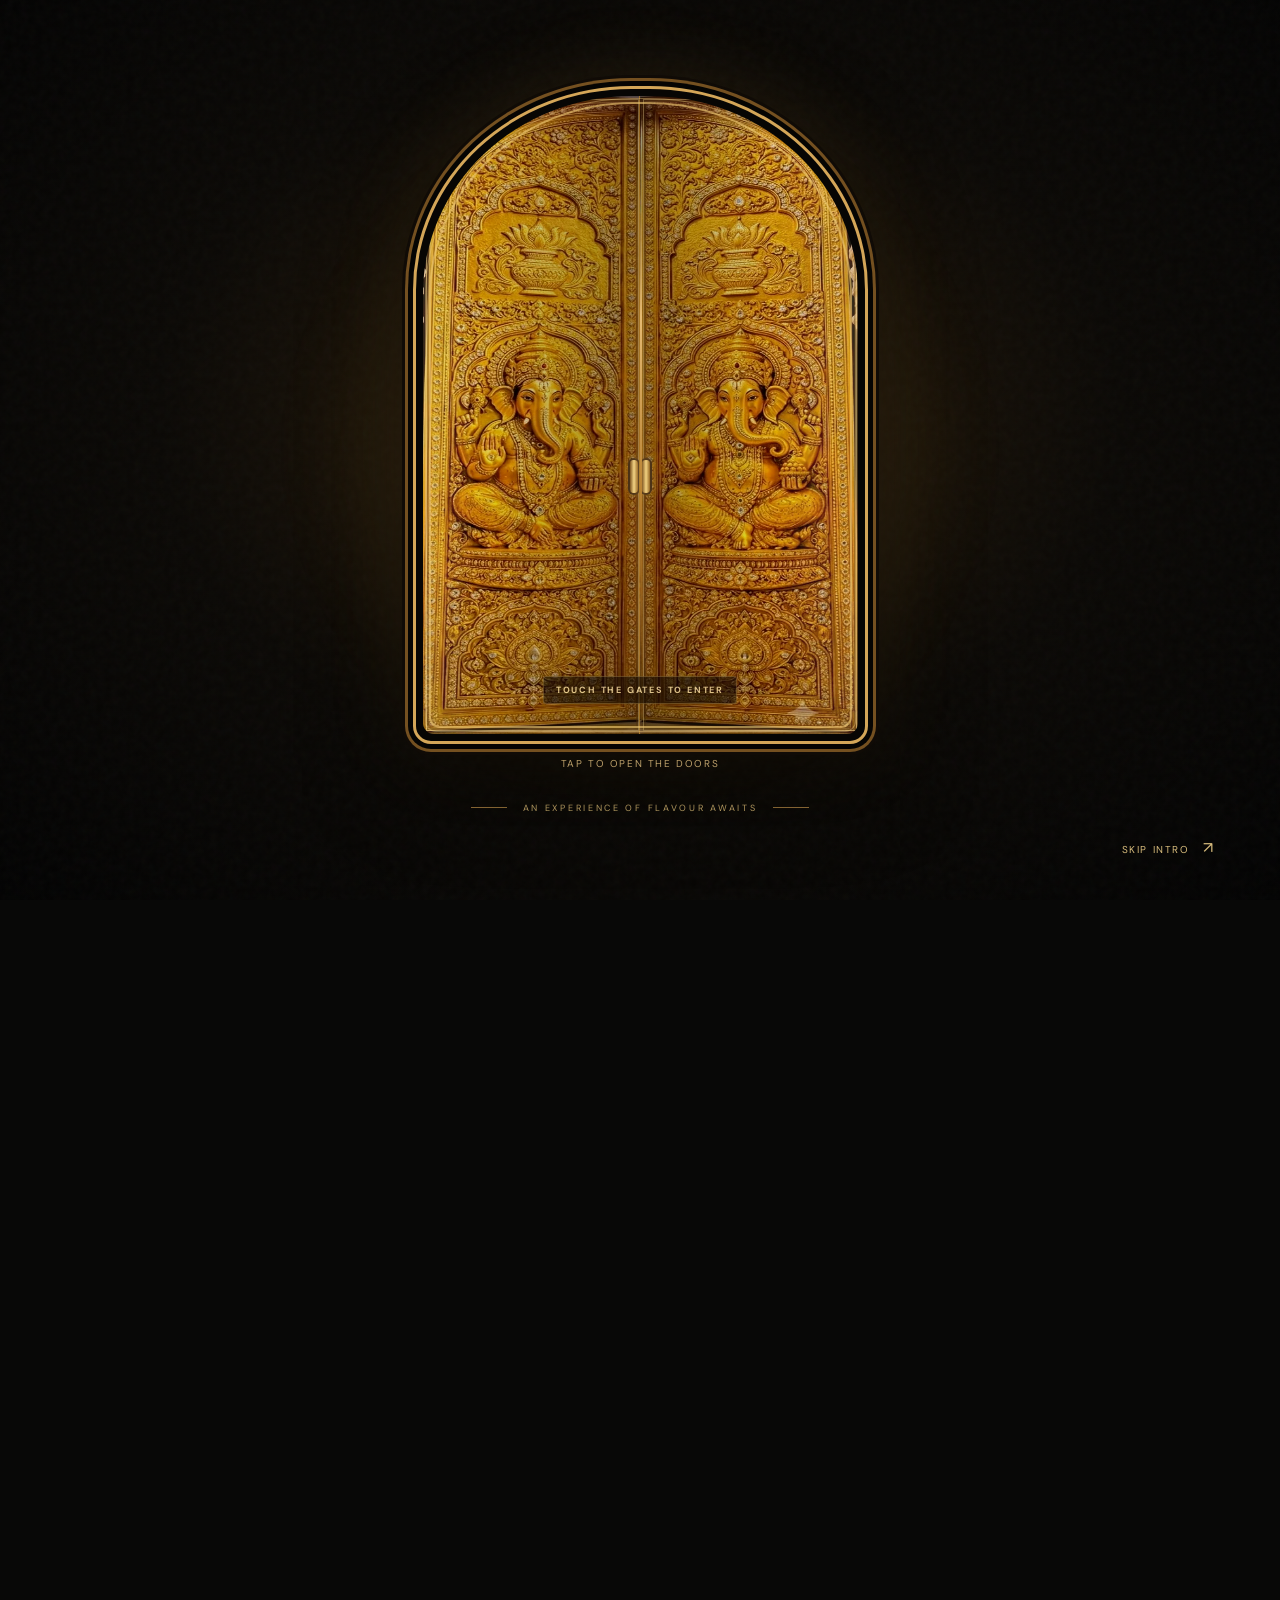
==== commit be0b3e8d: "Add files via upload" ====
--- a/index-standalone.html
+++ b/index-standalone.html
@@ -9,6 +9,10 @@
   <meta property="og:description" content="A little India. A lot of soul." />
   <title>RASA — Indian Kitchen & Bar</title>
   <link rel="icon" href="[data-uri]" type="image/svg+xml" />
+  <link rel="icon" href="[data-uri]" type="image/png" sizes="32x32" />
+  <link rel="icon" href="[data-uri]" type="image/png" sizes="16x16" />
+  <link rel="apple-touch-icon" sizes="180x180" href="[data-uri]" />
+
   <link rel="preconnect" href="https://fonts.googleapis.com" />
   <link rel="preconnect" href="https://fonts.gstatic.com" crossorigin />
   <link href="https://fonts.googleapis.com/css2?family=Cormorant+Garamond:wght@400;500;600;700&family=DM+Sans:wght@400;500;600;700&family=Forum&display=swap" rel="stylesheet" />
@@ -522,206 +526,72 @@
 @media(max-width:640px){.mobile-dock{background:rgba(7,7,6,.97)}.intro-caption-rule{width:8px;margin:0 4px}.intro-caption{max-width:340px}}
 @media(prefers-reduced-motion:reduce){.intro-star,.logo-twinkle,.intro-mark{animation:none!important}}
 
+/* ================================================================
+   OCTOBER 2026 BRAND REFINEMENT
+   Photographic twin Ganesha gates inspired by the supplied reference.
+   All original content, animations, gallery and perimeter borders kept.
+   ================================================================ */
+.experience{background:radial-gradient(ellipse at 50% 46%,#291c0b 0%,#0a0805 53%,#020202 100%)}
+.arch-shell{width:min(455px,76vw,calc(77svh * .692));border:3px solid #d4a658;box-shadow:0 0 0 5px #060503,0 0 0 8px #745020,0 0 0 11px #100b06,0 25px 100px #000c,0 0 85px #d29a442b}
+.arch-shell:hover{box-shadow:0 0 0 5px #060503,0 0 0 8px #b48337,0 0 0 11px #100b06,0 25px 100px #000c,0 0 105px #d29a4440}
+.arch-inner{border-radius:48% 48% 11px 11px / 31% 31% 11px 11px;background:radial-gradient(ellipse,#372512,#080604 75%)}
+.arch-inner::before{inset:6px;z-index:9;opacity:.85;border:2px solid rgba(236,197,112,.8);box-shadow:0 0 13px #efb86660,inset 0 0 12px #d39e4240}
+.arch-inner::after{inset:2px;z-index:10;border-color:rgba(243,206,125,.4)}
+.door,.door--right{background:#4b2e08;box-shadow:inset 0 0 8px #170a03}
+.door--left{border-right:1px solid #a57727}
+.door--right{border-left:1px solid #a57727}
+.door::before{inset:3px 1px 3px 3px;border:1px solid #f3d58c91;box-shadow:inset 0 0 0 2px #51300966;z-index:5}
+.door::after{z-index:5;background:linear-gradient(90deg,#fff4ba1f,transparent 24%,#180b0452 92%);mix-blend-mode:normal}
+.door-art{position:absolute;inset:0;background-position:center;background-size:100% 100%;filter:saturate(.95) contrast(1.12) brightness(.9);transform:scale(1.002)}
+.door-art--left{background-image:url("[data-uri]")}
+.door-art--right{background-image:url("[data-uri]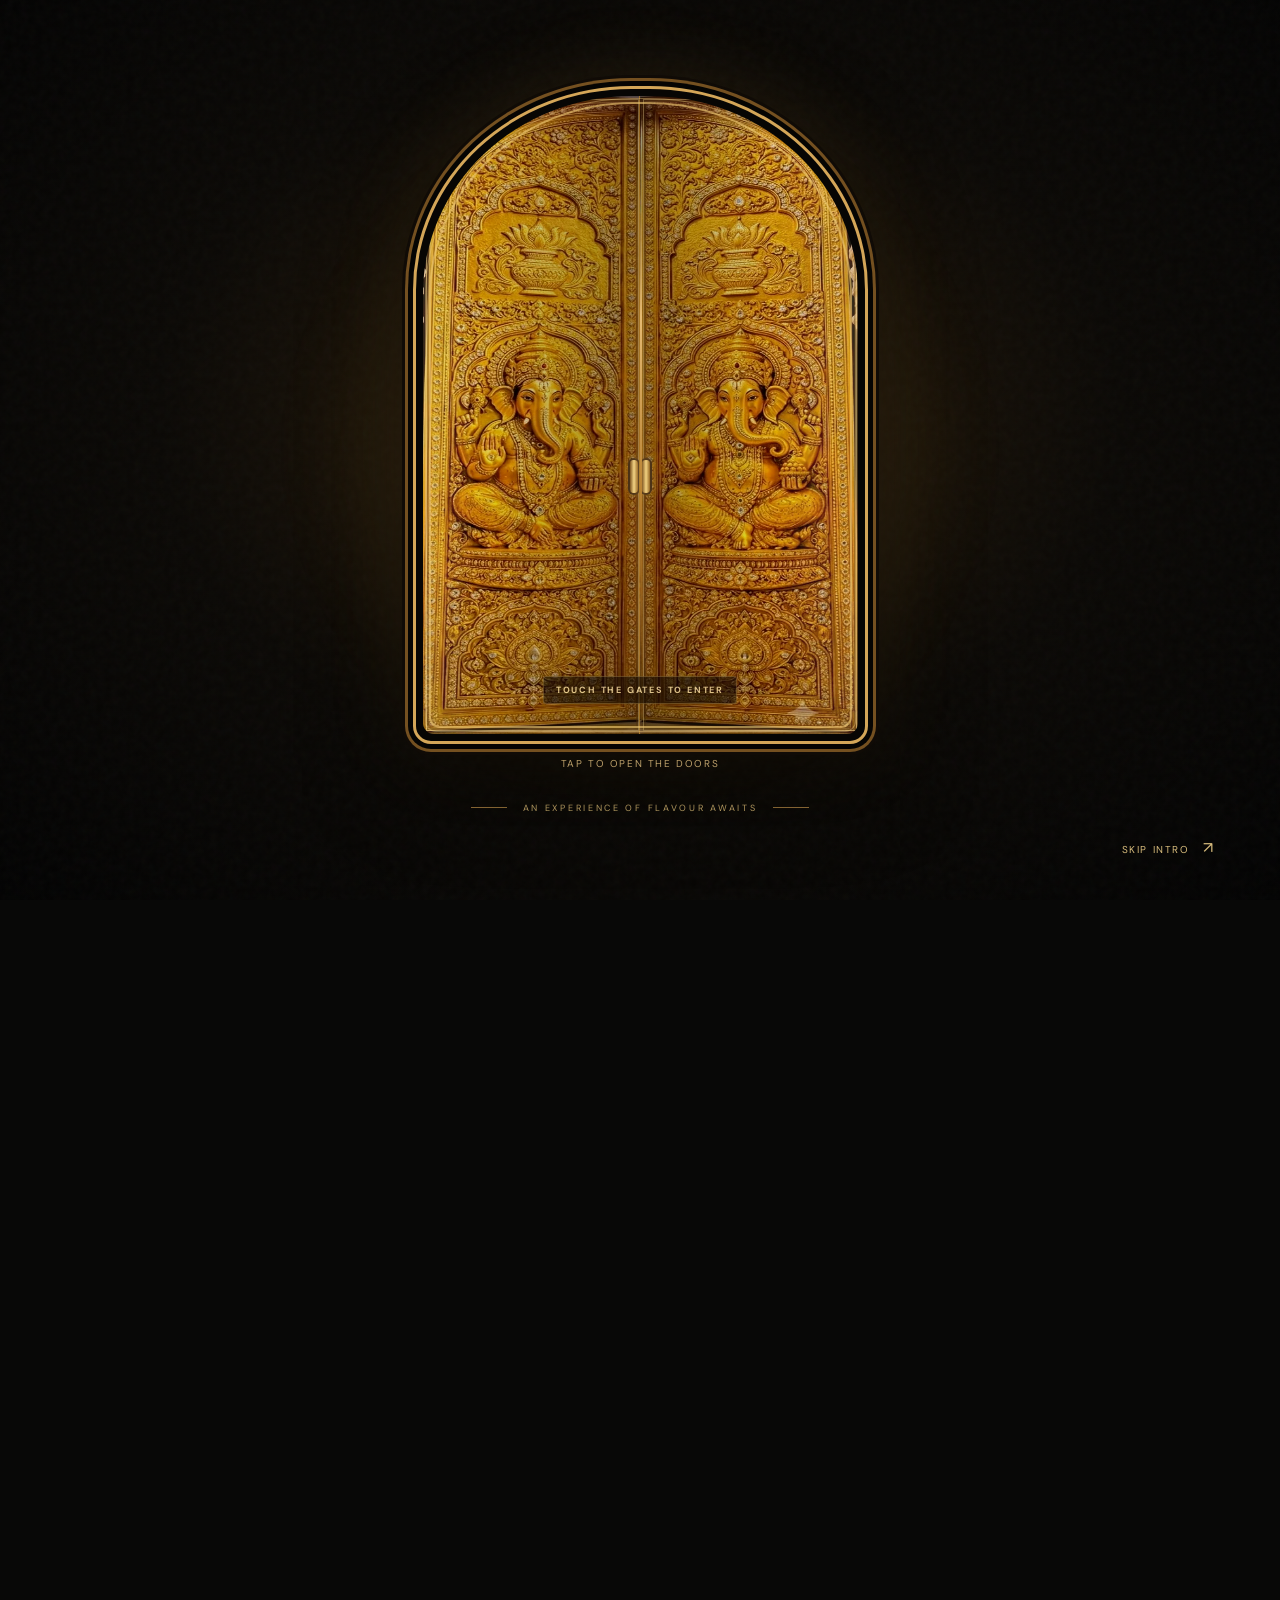
==== commit 2fea3a68: "Add files via upload" ====
--- a/index-standalone.html
+++ b/index-standalone.html
@@ -1,23 +1,24 @@
 <!DOCTYPE html>
+
 <html lang="en">
 <head>
-  <meta charset="UTF-8" />
-  <meta name="viewport" content="width=device-width, initial-scale=1, viewport-fit=cover" />
-  <meta name="theme-color" content="#080807" />
-  <meta name="description" content="RASA — Indian Kitchen & Bar. Step into an intimate world of Indian flavours, warm hospitality and beautiful evenings." />
-  <meta property="og:title" content="RASA | Indian Kitchen & Bar" />
-  <meta property="og:description" content="A little India. A lot of soul." />
-  <title>RASA — Indian Kitchen & Bar</title>
-  <link rel="icon" href="[data-uri]" type="image/svg+xml" />
-  <link rel="icon" href="[data-uri]" type="image/png" sizes="32x32" />
-  <link rel="icon" href="[data-uri]" type="image/png" sizes="16x16" />
-  <link rel="apple-touch-icon" sizes="180x180" href="[data-uri]" />
-
-  <link rel="preconnect" href="https://fonts.googleapis.com" />
-  <link rel="preconnect" href="https://fonts.gstatic.com" crossorigin />
-  <link href="https://fonts.googleapis.com/css2?family=Cormorant+Garamond:wght@400;500;600;700&family=DM+Sans:wght@400;500;600;700&family=Forum&display=swap" rel="stylesheet" />
-  <style>
-/* ================================================================
+<meta charset="utf-8"/>
+<meta content="width=device-width, initial-scale=1, viewport-fit=cover" name="viewport"/>
+<meta content="#080807" name="theme-color"/>
+<meta content="RASA — Indian Kitchen &amp; Bar. Step into an intimate world of Indian flavours, warm hospitality and beautiful evenings." name="description"/>
+<meta content="RASA | Indian Kitchen &amp; Bar" property="og:title"/>
+<meta content="A little India. A lot of soul." property="og:description"/>
+<title>RASA — Indian Kitchen &amp; Bar</title>
+<link href="[data-uri]" rel="icon" type="image/svg+xml"/>
+<link href="[data-uri]" rel="icon" sizes="32x32" type="image/png"/>
+<link href="[data-uri]" rel="icon" sizes="16x16" type="image/png"/>
+<link href="[data-uri]" rel="apple-touch-icon" sizes="180x180"/>
+<link href="[data-uri]" rel="manifest"/>
+<link href="[data-uri]" rel="shortcut icon"/>
+<link href="https://fonts.googleapis.com" rel="preconnect"/>
+<link crossorigin="" href="https://fonts.gstatic.com" rel="preconnect"/>
+<link href="https://fonts.googleapis.com/css2?family=Cormorant+Garamond:wght@400;500;600;700&amp;family=DM+Sans:wght@400;500;600;700&amp;family=Forum&amp;display=swap" rel="stylesheet"/>
+<style>/* ================================================================
    RASA | INDIAN KITCHEN & BAR
    Palette: ink #21150F | chocolate #392318 | brass #CDA35B
    Responsive, dependency-free CSS. Edit brand colours under :root.
@@ -573,6 +574,7 @@
 @media(max-width:640px){.arch-shell{width:min(82vw,calc(75svh * .692))}.heritage-detail{grid-template-columns:1fr;gap:17px;padding:28px 6vw 36px}.heritage-art{width:100%;height:205px}.heritage-detail-copy p{font-size:42px;margin:10px 0}.heritage-kolam{width:120px;height:120px}.story::after{width:100px;right:0;bottom:2%}.quote-leaf.quote-lamp{width:120px;bottom:-30px}.reserve-ornament.reserve-lamp{display:none}}
 @media(prefers-reduced-motion:reduce){.door-art{transition:none}}
 
+
 /* 2026 RASA refinement — photographic editorial look & legible header wordmark */
 .nav-brand{display:inline-flex;align-items:center;gap:12px;min-width:max-content;text-decoration:none}
 .nav-brand img{width:44px;height:44px;object-fit:contain;flex:none;filter:drop-shadow(0 1px 5px rgba(176,123,44,.17))}
@@ -589,21 +591,291 @@
 @media(max-width:680px){.nav-brand{gap:7px}.nav-brand img{width:35px;height:35px}.brand-wordmark strong{font-size:23px;letter-spacing:.16em}.brand-wordmark small{font-size:5.8px;letter-spacing:.07em}.heritage-photo-credit{font-size:8px}}
 @media(max-width:375px){.nav-brand img{width:29px;height:29px}.brand-wordmark strong{font-size:19px}.brand-wordmark small{font-size:5px}}
 
+
+/* =============================================================
+   RASA / SOUTH INDIAN LINE-ART DOODLES (2026)
+   Hand-drawn SVG motifs: sikku kolam / muggulu dots, temple ratham,
+   kuthuvilakku, lotus, gopuram, kalash and jasmine floral work.
+   Decorative only; no new JS, no change to original interactions.
+   ============================================================= */
+.hero,.story,.menu-section,.kitchen-section,.ambience-section,.reserve-section,.footer{
+  position:relative;
+  isolation:isolate;
+}
+.rasa-doodle-layer{
+  position:absolute;
+  inset:0;
+  z-index:0;
+  pointer-events:none;
+  user-select:none;
+  opacity:var(--rasa-doodles-opacity,.13);
+  background-image:url("[data-uri]");
+  background-repeat:repeat;
+  background-size:clamp(570px,65vw,900px) auto;
+  background-position:center top;
+  -webkit-mask-image:linear-gradient(to bottom,transparent 0%,#000 12%,#000 88%,transparent 100%);
+  mask-image:linear-gradient(to bottom,transparent 0%,#000 12%,#000 88%,transparent 100%);
+}
+/* Keep all content and image-border overlays above the background texture. */
+.hero > :not(.rasa-doodle-layer),
+.story > :not(.rasa-doodle-layer),
+.menu-section > :not(.rasa-doodle-layer),
+.kitchen-section > :not(.rasa-doodle-layer),
+.ambience-section > :not(.rasa-doodle-layer),
+.reserve-section > :not(.rasa-doodle-layer),
+.footer > :not(.rasa-doodle-layer){z-index:1}
+/* Preserve existing image frames and their glow overlays. */
+.hero > .hero-grain{z-index:0}
+.hero{--rasa-doodles-opacity:.085}
+.story{--rasa-doodles-opacity:.11}
+.menu-section{--rasa-doodles-opacity:.15}
+.kitchen-section{--rasa-doodles-opacity:.10}
+.ambience-section{--rasa-doodles-opacity:.13}
+.reserve-section{--rasa-doodles-opacity:.145}
+.footer{--rasa-doodles-opacity:.18}
+/* Hero background currently uses a pseudo-kolam; the new tile complements it. */
+.hero::before{z-index:0}
+/* Individual, discreet hand-drawn corner flourishes instead of bright symbols. */
+.menu-section::after,
+.ambience-section::after,
+.footer::after{
+  content:"";
+  position:absolute;
+  z-index:0;
+  width:clamp(125px,17vw,220px);
+  aspect-ratio:1;
+  background:url("[data-uri]") center / contain no-repeat;
+  opacity:.14;
+  pointer-events:none;
+}
+.menu-section::after{top:26px;right:2%;transform:rotate(90deg)}
+.ambience-section::after{bottom:20px;left:1%;transform:rotate(-90deg)}
+.footer::after{right:1%;bottom:15px;transform:rotate(180deg)}
+@media(max-width:700px){
+  .rasa-doodle-layer{background-size:530px auto;opacity:var(--rasa-doodles-opacity,.11)}
+  .menu-section::after,.ambience-section::after,.footer::after{width:110px;opacity:.08}
+}
+@media(prefers-reduced-motion:reduce){
+  .rasa-doodle-layer{animation:none;transform:none}
+}
+
+/* Editorial containers stay above the pattern without altering absolute positioning. */
+.story-copy,.section-heading,.menu-filters,.menu-grid,.menu-footnote,.kitchen-copy,.ambience-grid,.reserve-left,.reserve-right,.footer-top,.footer-bottom{position:relative;z-index:1}
+
+/* RASA: targeted refinements using the restaurant's supplied photos. */
+.hero-seal.hero-seal--brand{
+  width:clamp(105px,12vw,154px);
+  height:auto;
+  aspect-ratio:856 / 1211;
+  left:-12%;bottom:12%;
+  transform:rotate(-6deg);
+  background:transparent;border:0;border-radius:0;
+  box-shadow:none;gap:0;
+  pointer-events:none;
+  filter:drop-shadow(0 8px 16px rgba(0,0,0,.62));
+}
+.hero-seal--brand img{display:block;width:100%;height:100%;object-fit:contain}
+/* The lead story arch can breathe now the overlapping samosa photo is removed. */
+.story-photo-group{height:clamp(420px,48vw,650px);width:100%;max-width:570px}
+.story-arch-photo{width:94%;height:96%;left:3%;top:1%}
+/* Preserve the user's wide temple illustration without cropping the gopurams. */
+.heritage-art{height:clamp(200px,21vw,300px);background:#11110e;overflow:hidden}
+.heritage-art img{object-fit:contain!important;object-position:center;filter:saturate(.90) contrast(1.03)!important}
+.heritage-detail{grid-template-columns:minmax(300px,48%) 1fr;gap:clamp(25px,5vw,75px)}
+/* No reservations/kitchen section: avoid decorative overhang onto adjacent content. */
+html,body{max-width:100%;overflow-x:clip}
+.story,.heritage-detail,.menu-section,.ambience-section,.invitation-section,.footer{overflow:clip}
+@media(max-width:850px){
+  .hero-seal.hero-seal--brand{width:112px;left:-10%;bottom:13%}
+  .heritage-detail{grid-template-columns:minmax(220px,52%) 1fr}
+}
+@media(max-width:640px){
+  .hero-seal.hero-seal--brand{width:89px;left:-5%;bottom:13%;transform:rotate(-4deg)}
+  .story-photo-group{height:clamp(370px,112vw,490px);max-width:450px}
+  .story-arch-photo{width:90%;height:96%;left:5%}
+  .heritage-detail{grid-template-columns:1fr;gap:14px}
+  .heritage-art{height:clamp(155px,35vw,250px)}
+  .heritage-detail-copy{padding-bottom:8px}
+  .ambience-section{padding-top:85px}
+}
 </style>
-  <!-- Animated perimeter-glow borders are included in styles.css and script.js. -->
-  <script>
+<!-- Animated perimeter-glow borders are included in styles.css and script.js. -->
+
+</head>
+<body class="intro-active">
+<a class="skip-link" href="#story">Skip to content</a>
+<!-- ENTER RASA: real photographic Ganesha relief gold doors based on the provided reference, animated to open. -->
+<div aria-label="Entrance to RASA website" class="experience" id="experience">
+<div aria-hidden="true" class="entrance-glow"></div>
+<div aria-label="Open the doors and enter RASA" class="arch-shell" id="doorTrigger" role="button" tabindex="0">
+<div class="arch-inner">
+<div aria-hidden="true" class="arch-light"></div>
+<div aria-hidden="true" class="door door--left"><div class="door-art door-art--left"></div><span aria-hidden="true" class="door-jewel"></span></div>
+<div aria-hidden="true" class="door door--right"><div class="door-art door-art--right"></div><span aria-hidden="true" class="door-jewel"></span></div>
+<div aria-hidden="true" class="door-seam"></div>
+<div aria-hidden="true" class="door-bottom-label">TOUCH THE GATES TO ENTER</div>
+</div>
+<span class="arch-accessible-label">Tap to open the doors</span>
+</div>
+<div class="entrance-hint"><span class="entrance-hint-line"></span> AN EXPERIENCE OF FLAVOUR AWAITS <span class="entrance-hint-line"></span></div>
+<button class="skip-intro" id="skipIntro" type="button">SKIP INTRO <span aria-hidden="true">↗</span></button>
+</div>
+<!-- Elegant CSS-only logo and lettering animation; no video or canvas. -->
+<div aria-hidden="true" class="particle-scene" id="particleScene">
+<div class="intro-stars" id="introStars"></div>
+<div class="intro-reveal">
+<div class="intro-mark-wrap"><img alt="" class="intro-mark" src="[data-uri]"/><span class="logo-twinkle logo-twinkle--one"></span><span class="logo-twinkle logo-twinkle--two"></span></div>
+<div aria-label="RASA" class="intro-word"><span>R</span><span>A</span><span>S</span><span>A</span></div>
+<div class="intro-caption">INDIEŠU VIRTUVE UN BĀRS <span class="intro-caption-rule"></span> INDIAN KITCHEN &amp; BAR</div>
+<div class="intro-signature">A LITTLE INDIA · A LOT OF SOUL</div>
+</div>
+</div>
+<div aria-hidden="true" class="transition-flash" id="transitionFlash"></div>
+<div class="site" id="site" inert="">
+<header class="site-header" id="top">
+<a aria-label="RASA home" class="nav-brand" href="#top">
+<img alt="" src="[data-uri]"/><span class="brand-wordmark"><strong>RASA</strong><small>INDIAN KITCHEN &amp; BAR</small></span>
+</a>
+<nav aria-label="Main navigation" class="primary-nav" id="primaryNav">
+<a href="#story">OUR STORY</a>
+<a href="#menu">THE MENU</a>
+
+<a href="#ambience">THE SPACE</a>
+</nav>
+<a class="nav-reserve" href="#visit">VISIT RASA <span aria-hidden="true">↗</span></a>
+<button aria-controls="primaryNav" aria-expanded="false" aria-label="Open menu" class="menu-toggle" id="menuToggle" type="button"><span></span><span></span></button>
+</header>
+<main>
+<section aria-labelledby="heroTitle" class="hero">
+<div aria-hidden="true" class="rasa-doodle-layer rasa-doodle-layer--hero"></div>
+<div aria-hidden="true" class="hero-grain"></div>
+<div class="hero-intro-line"><span>INDIAN KITCHEN &amp; BAR</span><span>THE ART OF SHARING</span></div>
+<div class="hero-copy">
+<p class="eyebrow hero-eyebrow"><span class="four-point">✦</span> WELCOME TO RASA <span class="four-point">✦</span></p>
+<h1 id="heroTitle">Every flavour<br/>has <em>a story.</em></h1>
+<p class="hero-description">A warm invitation to slow down, share a table, and discover the beautiful soul of Indian cuisine.</p>
+<div class="hero-actions">
+<a class="button button-gold" href="#menu">EXPLORE OUR MENU <span>↗</span></a>
+<a class="text-link" href="#story">DISCOVER RASA <span>→</span></a>
+</div>
+</div>
+<div class="hero-visual">
+<div class="hero-visual-arch" data-rasa-border="arch">
+<img alt="A vibrant spread of Indian dishes and spices" fetchpriority="high" src="https://images.unsplash.com/photo-1546833999-b9f581a1996d?auto=format&amp;fit=crop&amp;w=1400&amp;q=85"/>
+</div>
+<div class="hero-seal hero-seal--brand"><img alt="RASA Indian Kitchen &amp; Bar — original black-and-gold arched brand design" decoding="async" src="[data-uri]"/></div>
+<div class="hero-image-credit">THE JOY OF GOOD FOOD</div>
+</div>
+<div class="hero-bottom"><span>01 / THE WELCOME</span><a href="#story">SCROLL TO DISCOVER <span aria-hidden="true">↓</span></a><span>ROOTED IN FLAVOUR</span></div>
+</section>
+<div aria-hidden="true" class="ticker"><div class="ticker-track">SPICE • SOUL • STORIES • GOOD FOOD • WARM HEARTS • SPICE • SOUL • STORIES • GOOD FOOD • WARM HEARTS •   SPICE • SOUL • STORIES • GOOD FOOD • WARM HEARTS •</div></div>
+<section aria-labelledby="storyTitle" class="story section-light" id="story">
+<div aria-hidden="true" class="rasa-doodle-layer rasa-doodle-layer--story"></div>
+<div class="story-photo-group reveal">
+<div class="story-arch-photo image-frame" data-rasa-border="arch"><img alt="Indian curry served with aromatic spices" loading="lazy" src="https://images.unsplash.com/photo-1603894584373-5ac82b2ae398?auto=format&amp;fit=crop&amp;w=1000&amp;q=85"/></div>
+
+
+</div>
+<div class="story-copy reveal">
+<p class="eyebrow eyebrow-dark">01 / OUR STORY <span class="tiny-diamond">◆</span> WITH LOVE, RASA</p>
+<h2 id="storyTitle">More than a meal.<br/><em>A feeling.</em></h2>
+<div class="ornament-rule"><span>✧</span></div>
+<p class="lead">In India, the best moments often begin around a table.</p>
+<p>At RASA, we celebrate that beautiful ritual — the familiar fragrance of spices, food made to share, and the joy of staying just a little longer.</p>
+<p>From comforting classics to vibrant new favourites, every plate is an invitation to gather, savour and feel at home.</p>
+<a class="underlined-link" href="#ambience">EXPLORE THE RASA ATMOSPHERE <span>↗</span></a>
+</div>
+</section>
+<aside aria-label="South Indian craft details" class="heritage-detail">
+<div class="heritage-art" data-rasa-border="rect"><img alt="Watercolour illustration of traditional South Indian temple architecture and gopurams" height="247" loading="lazy" src="[data-uri]